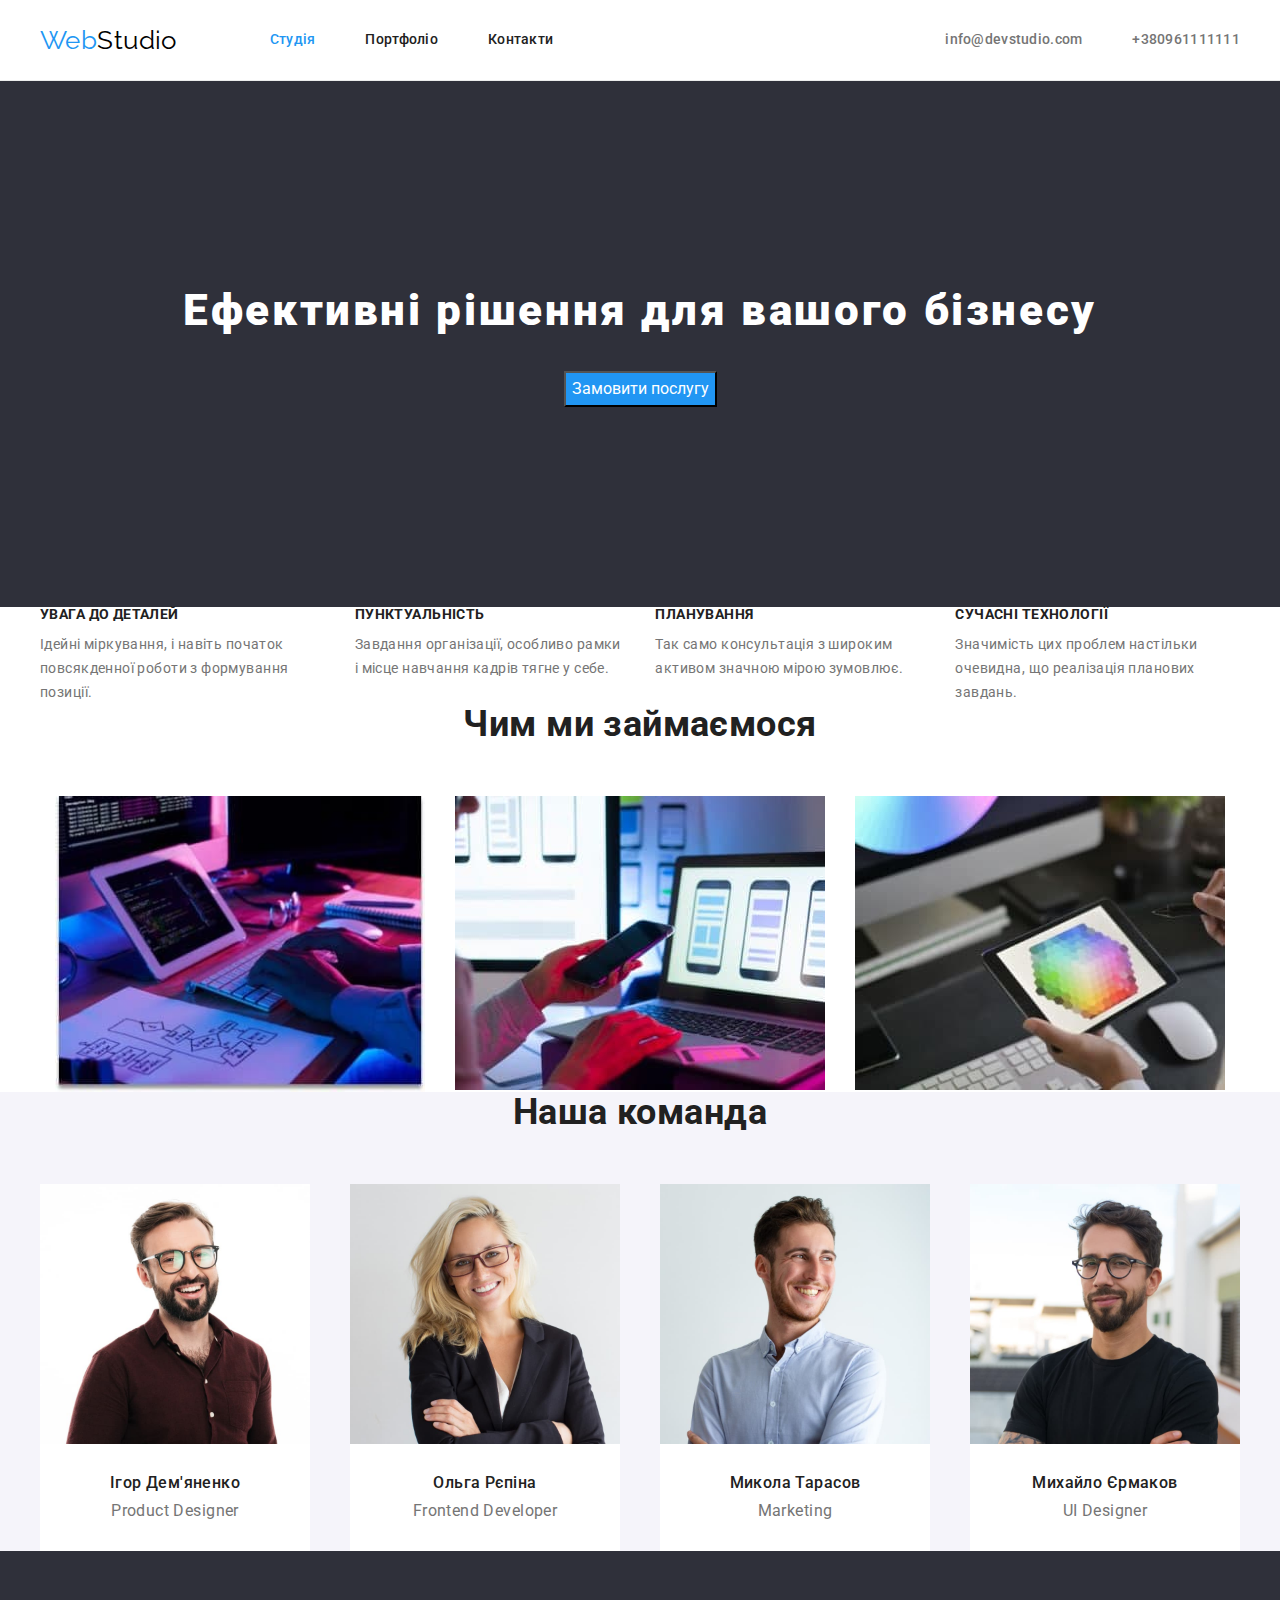
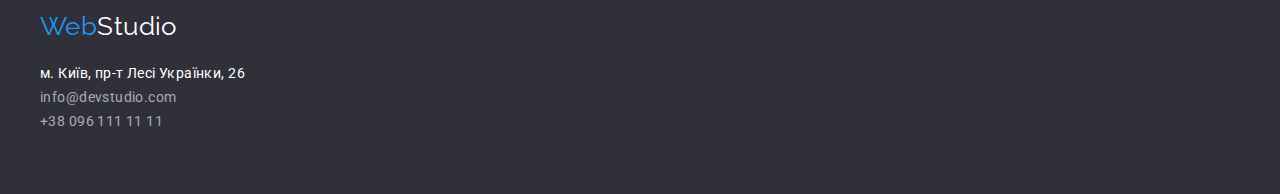
==== index.html @ 06c63518 "goit-markup-hw-03" ====
<!DOCTYPE html>
<html lang="uk">
  <head>
    <meta charset="UTF-8" />
    <meta http-equiv="X-UA-Compatible" content="IE=edge" />
    <meta name="viewport" content="width=device-width, initial-scale=1.0" />
    <title>Студія</title>
    <link rel="stylesheet" href="./css/styles.css" />
    <link rel="preconnect" href="https://fonts.googleapis.com" />
    <link rel="preconnect" href="https://fonts.gstatic.com" crossorigin />
    <link
      href="https://fonts.googleapis.com/css2?family=Raleway:wght@700&family=Roboto:wght@400;500;700;900&display=swap"
      rel="stylesheet"
    />
  </head>

  <body>
    <!-- Header -->
    <header class="header-section">
      <div class="container main-nav">
        <nav class="nav">
          <a href="index.html" class="logo"
            >Web<span class="studio">Studio</span></a
          >
          <!--Menu-->
          <ul class="list site-nav">
            <li class="point">
              <a href="index.html" class="link current">Студія</a>
            </li>
            <li class="point">
              <a href="portfolio.html" class="link">Портфоліо</a>
            </li>
            <li class="point">
              <a href="index.html" class="link">Контакти</a>
            </li>
          </ul>
        </nav>
        <ul class="contacts-nav list">
          <li class="point">
            <a href="“mailto:info@devstudio.com”" class="contacts"
              >info@devstudio.com</a
            >
          </li>
          <li class="point">
            <a href="“tel:+380961111111”" class="contacts">+380961111111</a>
          </li>
        </ul>
      </div>
    </header>
    <main>
      <section class="hero">
        <h1 class="hero-title">Ефективні рішення для вашого бізнесу</h1>
        <button type="button" class="button-second">Замовити послугу</button>
      </section>
      <section class="features">
        <h2 class="visually-hidden">Переваги</h2>
        <div class="container">
          <ul class="features-list list">
            <li class="point">
              <h3 class="title">УВАГА ДО ДЕТАЛЕЙ</h3>
              <p>
                Ідейні міркування, і навіть початок повсякденної роботи з
                формування позиції.
              </p>
            </li>
            <li class="point">
              <h3 class="title">ПУНКТУАЛЬНІСТЬ</h3>
              <p>
                Завдання організації, особливо рамки і місце навчання кадрів
                тягне у себе.
              </p>
            </li>
            <li class="point">
              <h3 class="title">ПЛАНУВАННЯ</h3>
              <p>
                Так само консультація з широким активом значною мірою зумовлює.
              </p>
            </li>
            <li class="point">
              <h3 class="title">СУЧАСНІ ТЕХНОЛОГІЇ</h3>
              <p>
                Значимість цих проблем настільки очевидна, що реалізація
                планових завдань.
              </p>
            </li>
          </ul>
        </div>
      </section>
      <section class="aboutstudio">
        <div class="container">
          <h2 class="second-title">Чим ми займаємося</h2>
          <ul class="about-list list">
            <li class="about-point">
              <img src="./images/box1.jpg" alt="box1" width="370" />
            </li>
            <li class="about-point">
              <img src="./images/box2.jpg" alt="box2" width="370" />
            </li>
            <li class="about-point">
              <img src="./images/box3.jpg" alt="box3" width="370" />
            </li>
          </ul>
        </div>
      </section>
      <section class="aboutworkers">
        <div class="container">
          <h2 class="second-title">Наша команда</h2>
          <div class="team-group">
            <ul class="team-list list">
              <li class="point">
                <img src="./images/img.jpg" alt="Ігор" width="270" />
                <div class="worker">
                  <h3 class="title">Ігор Дем'яненко</h3>
                  <p class="profession">Product Designer</p>
                </div>
              </li>
              <li class="point">
                <img src="./images/img1.jpg" alt="Ольга" width="270" />
                <div class="worker">
                  <h3 class="title">Ольга Рєпіна</h3>
                  <p class="profession">Frontend Developer</p>
                </div>
              </li>
              <li class="point">
                <img src="./images/img2.jpg" alt="Микола" width="270" />
                <div class="worker">
                  <h3 class="title">Микола Тарасов</h3>
                  <p class="profession">Marketing</p>
                </div>
              </li>
              <li class="point">
                <img src="./images/img3.jpg" alt="Михайло" width="270" />
                <div class="worker">
                  <h3 class="title">Михайло Єрмаков</h3>
                  <p class="profession">UI Designer</p>
                </div>
              </li>
            </ul>
          </div>
        </div>
      </section>
    </main>
    <footer class="footer">
      <div class="container">
        <a href="index.html" class="logo"
          >Web<span class="studio">Studio</span></a
        >
        <address>
          <ul class="contact list">
            <li class="address-footer list">
              <a
                href="https://goo.gl/maps/FLeEGHx3J3ZAgPzL9"
                target="_blank"
                rel="noopener noreferrer nofollow"
                >м. Київ, пр-т Лесі Українки, 26</a
              >
            </li>
            <li class="contacts-footer list">
              <a href="mailto:info@devstudio.com">info@devstudio.com</a>
            </li>
            <li class="contacts-footer list">
              <a href="tel:+38 096 111 11 11">+38 096 111 11 11</a>
            </li>
          </ul>
        </address>
      </div>
    </footer>
  </body>
</html>
---- css/styles.css ----
:root {
    --main-text-color: #757575;
    --title-text-color: #212121;
    --accent-color: #2196f3;
    --primary-color-white: #ffffff;
    --color-black: #000;
    --second-background-color: #f5f4fa;
    --footer-contact-color: rgba(255, 255, 255, 0.6);
  }
  
  html {
    box-sizing: border-box;
  }
  
  img {
    display: block;
    max-width: 100%;
  }
  
  body {
    background: #ffffff;
    color: var(--main-text-color);
    font-size: 14px;
    font-family: "Roboto", sans-serif;
    letter-spacing: 0.03em;
    margin: 0px;
  }
  
  .logo {
    color: var(--accent-color);
    font-family: "Raleway", sans-serif;
    font-size: 26px;
    line-height: 1.19;
    text-decoration: none;
  }
  
  .studio {
    color: var(--color-black);
  }
  
  .list {
    list-style: none;
    padding: 0;
    margin: 0;
  }
  
  .section {
    padding-top: 94px;
    padding-bottom: 94px;
  }
  
  header {
    background-color: var(--primary-color-white);
    border-bottom: 1px solid #ececec;
  }
  
  .main-nav,
  .site-nav,
  .nav,
  .contacts-nav {
    display: flex;
  }
  
  .main-nav {
    align-items: center;
  }
  
  .main-nav .logo {
    margin-right: 93px;
    margin-top: auto;
    margin-bottom: auto;
  }
  
  .site-nav .point a {
    display: block;
    padding-top: 32px;
    padding-bottom: 32px;
  }
  
  .site-nav .point + .point {
    margin-left: 50px;
  }
  
  .contacts-nav .point + .point {
    margin-left: 50px;
  }
  
  .contacts-nav {
    margin-left: auto;
  }
  
  .contacts-nav .contacts {
    display: block;
    padding-top: 32px;
    padding-bottom: 32px;
  }
  
  .site-nav .link {
    color: var(--title-text-color);
    font-weight: 500;
    line-height: 1.14;
    letter-spacing: 0.02em;
    text-decoration: none;
  }
  
  .site-nav .link:hover,
  .site-nav .link:focus {
    color: var(--accent-color);
  }
  
  .site-nav .link.current {
    color: var(--accent-color);
  }
  
  .contacts-nav .contacts {
    color: var(--main-text-color);
    font-weight: 500;
    line-height: 1.14;
    letter-spacing: 0.02em;
    text-decoration: none;
  }
  
  .contacts-nav .contacts:hover,
  .contacts-nav .contacts:focus {
    color: var(--accent-color);
  }
  
  .hero {
    padding-top: 200px;
    padding-bottom: 200px;
  }
  
  .hero {
    text-align: center;
    background: #2f303a;
  }
  
  .hero-title {
    color: var(--primary-color-white);
    font-weight: 900;
    font-size: 44px;
    line-height: 1.36;
    letter-spacing: 0.06em;
    margin-top: 0;
    margin-bottom: 30px;
  }
  
  .hero .button {
    font-family: inherit;
    font-size: 16px;
    line-height: 1.87;
    letter-spacing: 0.06em;
    cursor: pointer;
    padding: 10px 32px;
    min-width: 216px;
    border: transparent;
  }
  
  .visually-hidden {
    position: absolute;
    width: 1px;
    height: 1px;
    margin: -1px;
    border: 0;
    padding: 0;
    white-space: nowrap;
    clip-path: inset(100%);
    clip: rect(0 0 0 0);
    overflow: hidden;
  }
  
  .features {
    padding-bottom: 0;
  }
  
  .features-list {
    display: flex;
  }
  
  .features-list .point + .point {
    margin-left: 30px;
  }
  
  .features-list .title {
    color: var(--title-text-color);
    font-size: 14px;
    line-height: 1.14;
    margin-top: 0;
    margin-bottom: 10px;
    min-width: 270px;
  }
  
  .features-list p {
    line-height: 1.71;
    margin-top: 0;
    margin-bottom: 0;
  }
  
  .aboutworkers {
    background: #f5f4fa;
  }
  
  .team-list {
    display: flex;
    justify-content: space-between;
  }
  
  .team-group .team-list .point + .point {
    margin-left: 30px;
  }
  
  .team-group .worker {
    padding-top: 30px;
    padding-bottom: 30px;
    background-color: var(--primary-color-white);
  }
  
  .second-title {
    color: var(--title-text-color);
    font-size: 36px;
    line-height: 1.16;
    text-decoration: none;
    text-align: center;
    margin-top: 0;
    margin-bottom: 50px;
  }
  
  .about-list {
    display: flex;
    justify-content: center;
  }
  
  .about-point:not(:last-child) {
    margin-right: 30px;
  }
  
  .team-list .title {
    color: var(--title-text-color);
    font-weight: 500;
    font-size: 16px;
    line-height: 1.18;
    text-align: center;
    margin-top: 0;
    margin-bottom: 10px;
  }
  
  .profession {
    color: var(--main-text-color);
    font-weight: 400;
    font-size: 16px;
    line-height: 1.18;
  }
  
  .team-list p {
    font-size: 16px;
    line-height: 1.18;
    text-align: center;
    margin-top: 0;
    margin-bottom: 0;
  }
  
  .footer {
    background: #2f303a;
    padding-top: 60px;
    padding-bottom: 60px;
  }
  
  .footer .logo {
    display: inline-block;
    margin-bottom: 20px;
  }
  
  .footer .studio {
    color: var(--primary-color-white);
  }
  
  .contact.list a:hover,
  .contact.list a:focus {
    color: var(--accent-color);
  }
  
  .footer .address-footer a {
    font-style: normal;
    color: var(--primary-color-white);
    line-height: 1.71;
    text-decoration: none;
    margin-top: 0;
    margin-bottom: 9px;
  }
  
  .footer .contacts-footer a {
    font-style: normal;
    color: var(--footer-contact-color);
    line-height: 1.71;
    text-decoration: none;
    margin-top: 0;
  }
  
  .button {
    color: var(--primary-color-white);
    background-color: var(--accent-color);
    font-family: inherit;
    cursor: pointer;
    display: inline-block;
    border-radius: 4px;
    padding: 6px 22px;
    min-width: 73px;
    text-align: center;
  }
  
  .button-primary {
    color: var(--title-text-color);
    background-color: var(--second-bg-color);
    cursor: pointer;
    font-family: inherit;
    font-weight: 500;
    font-size: 16px;
    line-height: 1.62;
  }
  
  .button-second {
    font-family: inherit;
    color: var(--primary-color-white);
    background-color: var(--accent-color);
    cursor: pointer;
    font-size: 16px;
    line-height: 1.87;
  }
  
  .projects.list .point + .point {
    margin-left: 8px;
  }
  
  .projects.list .button {
    font-weight: 500;
    font-size: 16px;
    line-height: 1.62;
    padding: 6px 22px;
  }
  
  .projects.list .button-primary:hover,
  .projects.list .button-primary:focus {
    color: var(--primary-color-white);
    background-color: var(--accent-color);
    cursor: pointer;
  }
  
  .projects.list {
    display: flex;
    justify-content: center;
    margin-bottom: 50px;
  }
  
  .projects.list .button {
    border-color: transparent;
  }
  
  .applications-list {
    display: flex;
    flex-wrap: wrap;
  }
  
  .applications-list .aboutapp {
    padding-top: 20px;
    padding-right: 24px;
    padding-bottom: 20px;
    padding-left: 24px;
    border-right: 1px solid #eeeeee;
    border-bottom: 1px solid #eeeeee;
    border-left: 1px solid #eeeeee;
  }
  
  .applications-list .point:nth-last-child(-n + 3) {
    margin-bottom: 0;
  }
  
  .applications-list .point:nth-child(3n) {
    margin-right: 0;
  }
  
  .applications-list .image {
    display: block;
  }
  
  .applications-list .point {
    width: calc((100% - 60px) / 3);
    margin-right: 30px;
    margin-bottom: 30px;
  }
  
  .applications-list .second-title {
    color: var(--title-text-color);
    font-size: 18px;
    line-height: 2;
    letter-spacing: 0.06em;
    margin-top: 0px;
    margin-bottom: 4px;
  }
  
  .applications-list .third-title {
    font-weight: 400;
    color: var(--main-text-color);
    font-size: 16px;
    line-height: 1.87;
    margin-top: 0;
    margin-bottom: 0;
  }
  
  .container {
    width: 1200px;
    padding-left: 15px;
    padding-right: 15px;
    margin-left: auto;
    margin-right: auto;
  }
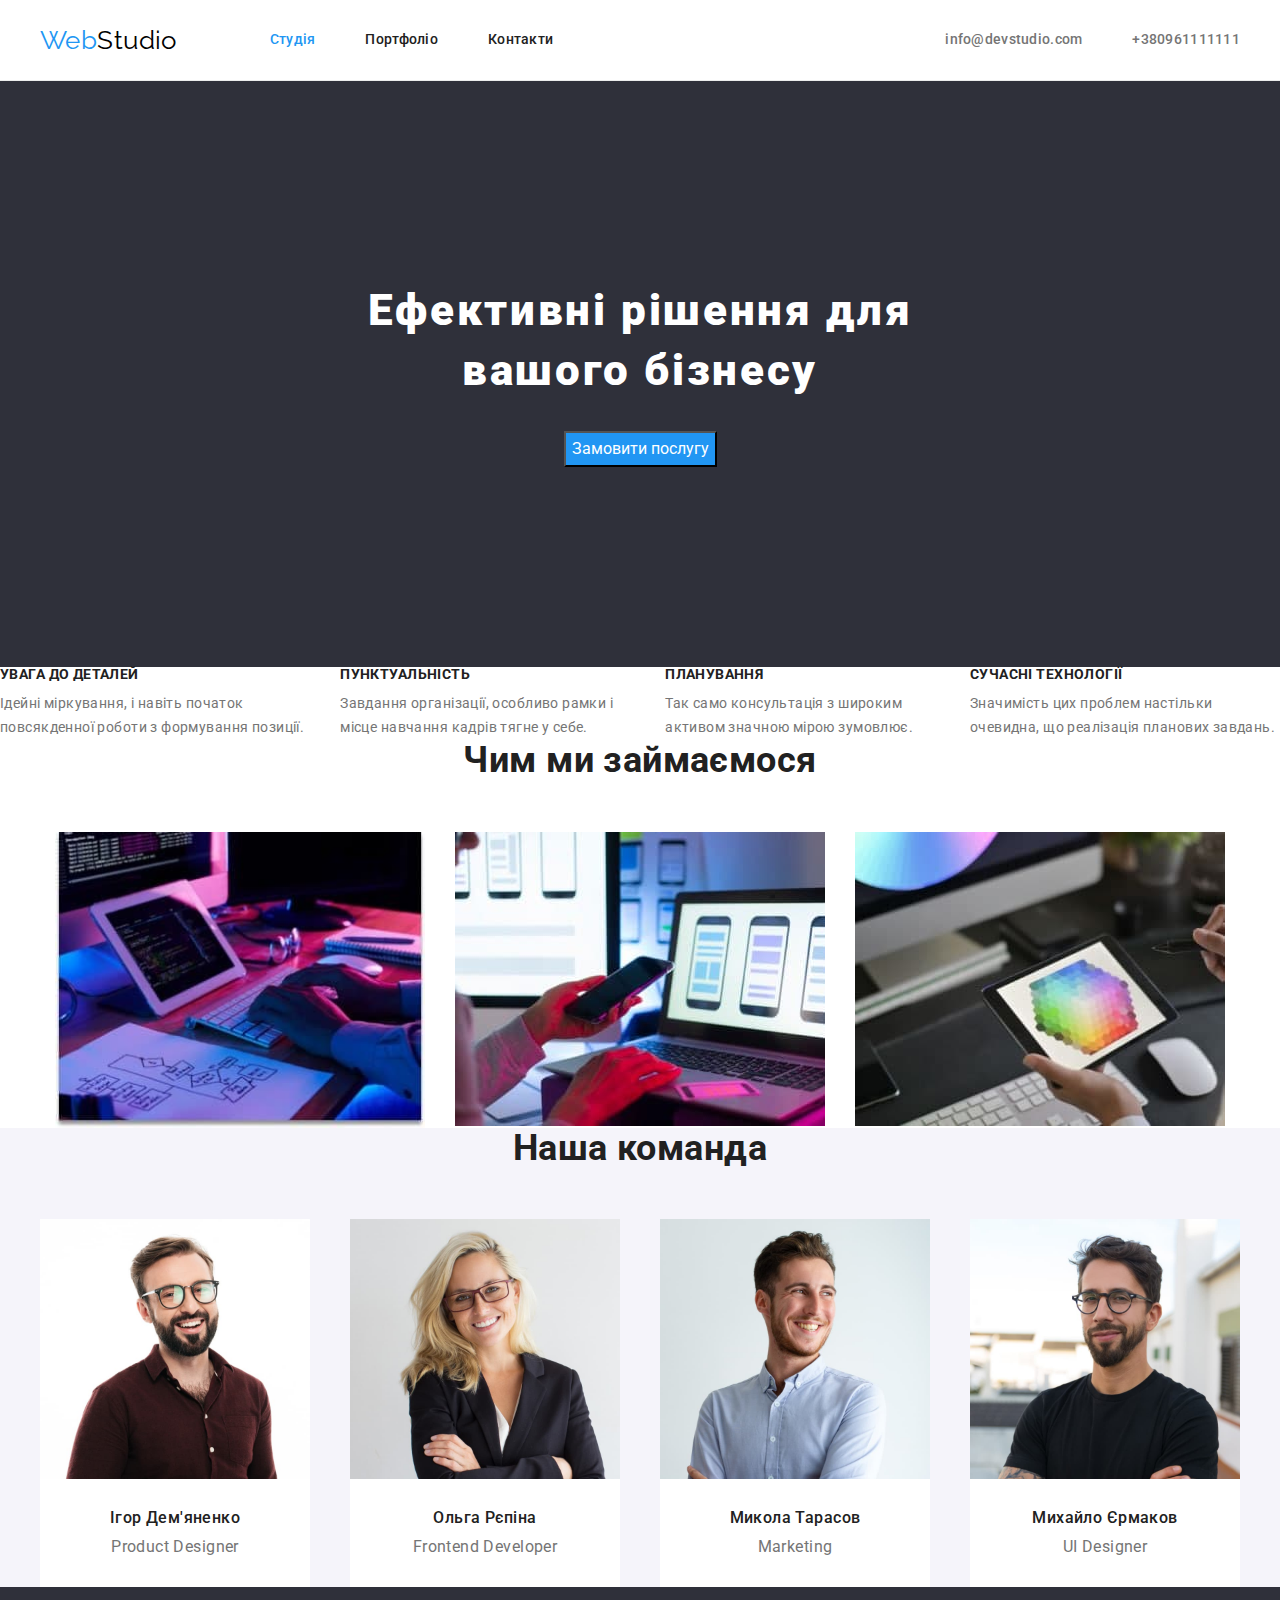
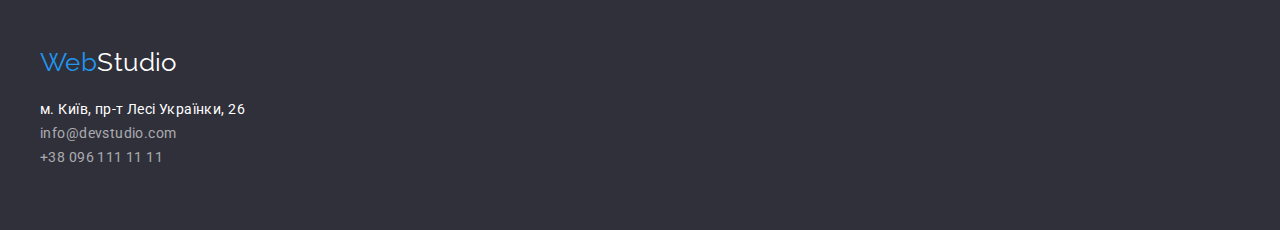
==== commit a9363401: "Update index.html" ====
--- a/index.html
+++ b/index.html
@@ -49,41 +49,46 @@
     </header>
     <main>
       <section class="hero">
-        <h1 class="hero-title">Ефективні рішення для вашого бізнесу</h1>
-        <button type="button" class="button-second">Замовити послугу</button>
+        <div>
+          <h1 class="hero-title">
+            Ефективні рішення для<br />
+            вашого бізнесу
+          </h1>
+          <button type="button" class="button-second">Замовити послугу</button>
+        </div>
       </section>
       <section class="features">
-        <h2 class="visually-hidden">Переваги</h2>
-        <div class="container">
-          <ul class="features-list list">
-            <li class="point">
-              <h3 class="title">УВАГА ДО ДЕТАЛЕЙ</h3>
-              <p>
-                Ідейні міркування, і навіть початок повсякденної роботи з
-                формування позиції.
-              </p>
-            </li>
-            <li class="point">
-              <h3 class="title">ПУНКТУАЛЬНІСТЬ</h3>
-              <p>
-                Завдання організації, особливо рамки і місце навчання кадрів
-                тягне у себе.
-              </p>
-            </li>
-            <li class="point">
-              <h3 class="title">ПЛАНУВАННЯ</h3>
-              <p>
-                Так само консультація з широким активом значною мірою зумовлює.
-              </p>
-            </li>
-            <li class="point">
-              <h3 class="title">СУЧАСНІ ТЕХНОЛОГІЇ</h3>
-              <p>
-                Значимість цих проблем настільки очевидна, що реалізація
-                планових завдань.
-              </p>
-            </li>
-          </ul>
+        <div class="container"></div>
+          <h2 class="visually-hidden">Переваги</h2>
+            <ul class="features-list list">
+              <li class="point">
+                <h3 class="title">УВАГА ДО ДЕТАЛЕЙ</h3>
+                <p>
+                  Ідейні міркування, і навіть початок повсякденної роботи з
+                  формування позиції.
+                </p>
+              </li>
+              <li class="point">
+                <h3 class="title">ПУНКТУАЛЬНІСТЬ</h3>
+                <p>
+                  Завдання організації, особливо рамки і місце навчання кадрів
+                  тягне у себе.
+                </p>
+              </li>
+              <li class="point">
+                <h3 class="title">ПЛАНУВАННЯ</h3>
+                <p>
+                  Так само консультація з широким активом значною мірою зумовлює.
+                </p>
+              </li>
+              <li class="point">
+                <h3 class="title">СУЧАСНІ ТЕХНОЛОГІЇ</h3>
+                <p>
+                  Значимість цих проблем настільки очевидна, що реалізація
+                  планових завдань.
+                </p>
+              </li>
+            </ul>
         </div>
       </section>
       <section class="aboutstudio">
@@ -107,29 +112,29 @@
           <h2 class="second-title">Наша команда</h2>
           <div class="team-group">
             <ul class="team-list list">
-              <li class="point">
-                <img src="./images/img.jpg" alt="Ігор" width="270" />
+              <li class="point-worker">
+                <img class="worker-image" src="./images/img.jpg" alt="Ігор" width="270" />
                 <div class="worker">
                   <h3 class="title">Ігор Дем'яненко</h3>
                   <p class="profession">Product Designer</p>
                 </div>
               </li>
-              <li class="point">
-                <img src="./images/img1.jpg" alt="Ольга" width="270" />
+              <li class="point-worker">
+                <img class="worker-image" src="./images/img1.jpg" alt="Ольга" width="270" />
                 <div class="worker">
                   <h3 class="title">Ольга Рєпіна</h3>
                   <p class="profession">Frontend Developer</p>
                 </div>
               </li>
-              <li class="point">
-                <img src="./images/img2.jpg" alt="Микола" width="270" />
+              <li class="point-worker">
+                <img class="worker-image" src="./images/img2.jpg" alt="Микола" width="270" />
                 <div class="worker">
                   <h3 class="title">Микола Тарасов</h3>
                   <p class="profession">Marketing</p>
                 </div>
               </li>
-              <li class="point">
-                <img src="./images/img3.jpg" alt="Михайло" width="270" />
+              <li class="point-worker">
+                <img class="worker-image" src="./images/img3.jpg" alt="Михайло" width="270" />
                 <div class="worker">
                   <h3 class="title">Михайло Єрмаков</h3>
                   <p class="profession">UI Designer</p>
@@ -167,5 +172,3 @@
     </footer>
   </body>
 </html>
-
-
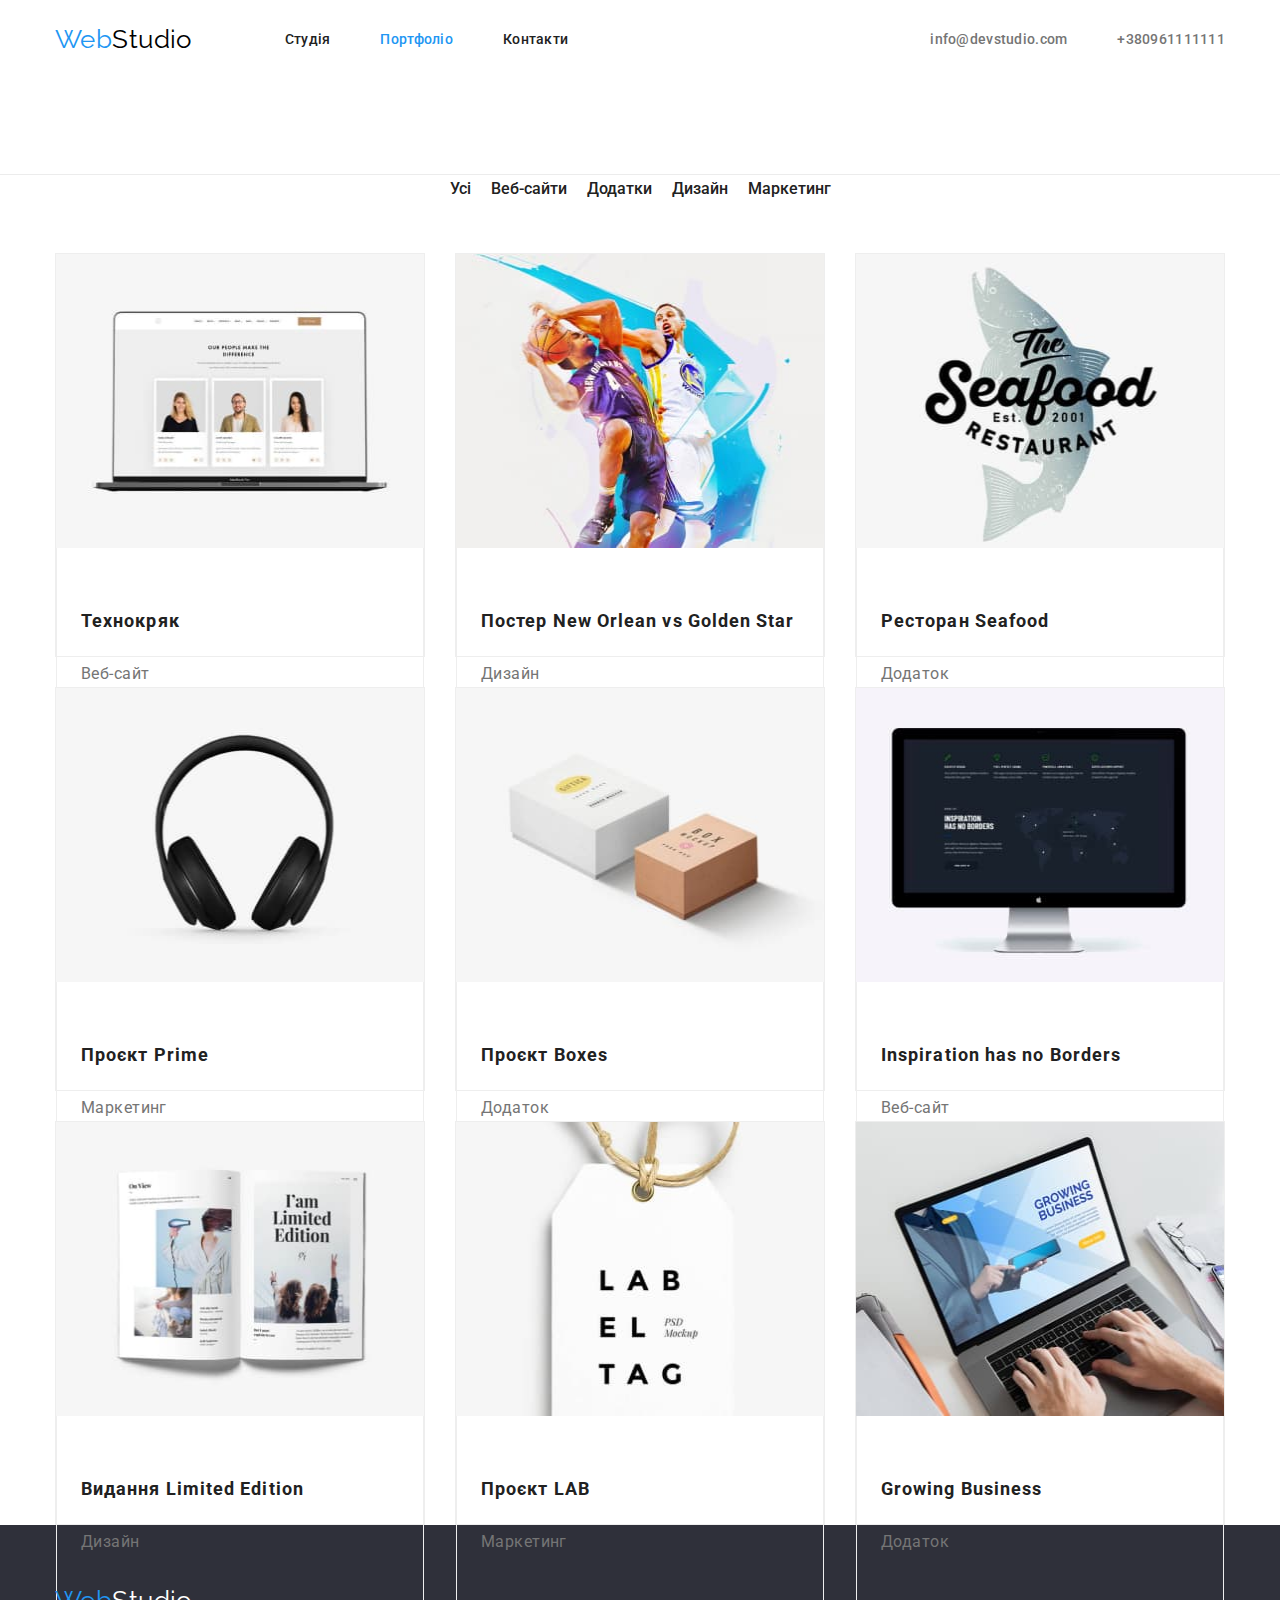
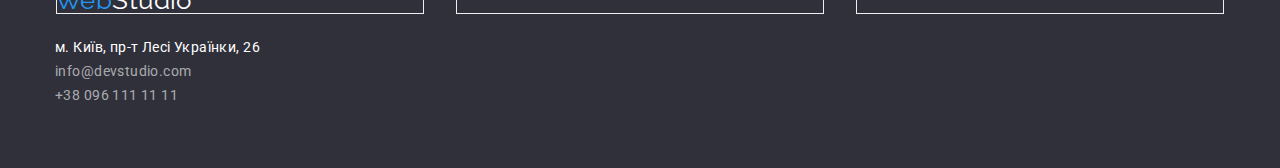
==== commit c9210a52: "Update index.html" ====
--- a/index.html
+++ b/index.html
@@ -1,19 +1,22 @@
 <!DOCTYPE html>
-<html lang="uk">
+<html lang="en">
   <head>
     <meta charset="UTF-8" />
     <meta http-equiv="X-UA-Compatible" content="IE=edge" />
     <meta name="viewport" content="width=device-width, initial-scale=1.0" />
-    <title>Студія</title>
-    <link rel="stylesheet" href="./css/styles.css" />
+    <title>Портфоліо</title>
     <link rel="preconnect" href="https://fonts.googleapis.com" />
     <link rel="preconnect" href="https://fonts.gstatic.com" crossorigin />
     <link
       href="https://fonts.googleapis.com/css2?family=Raleway:wght@700&family=Roboto:wght@400;500;700;900&display=swap"
       rel="stylesheet"
     />
+    <link
+      rel="stylesheet"
+      href="https://cdnjs.cloudflare.com/ajax/libs/modern-normalize/1.1.0/modern-normalize.min.css"
+    />
+    <link rel="stylesheet" href="./css/styles.css" />
   </head>
-
   <body>
     <!-- Header -->
     <header class="header-section">
@@ -25,10 +28,10 @@
           <!--Menu-->
           <ul class="list site-nav">
             <li class="point">
-              <a href="index.html" class="link current">Студія</a>
-            </li>
-            <li class="point">
-              <a href="portfolio.html" class="link">Портфоліо</a>
+              <a href="index.html" class="link">Студія</a>
+            </li>
+            <li class="point">
+              <a href="portfolio.html" class="link current">Портфоліо</a>
             </li>
             <li class="point">
               <a href="index.html" class="link">Контакти</a>
@@ -48,100 +51,163 @@
       </div>
     </header>
     <main>
-      <section class="hero">
-        <div>
-          <h1 class="hero-title">
-            Ефективні рішення для<br />
-            вашого бізнесу
-          </h1>
-          <button type="button" class="button-second">Замовити послугу</button>
-        </div>
-      </section>
-      <section class="features">
-        <div class="container"></div>
-          <h2 class="visually-hidden">Переваги</h2>
-            <ul class="features-list list">
-              <li class="point">
-                <h3 class="title">УВАГА ДО ДЕТАЛЕЙ</h3>
-                <p>
-                  Ідейні міркування, і навіть початок повсякденної роботи з
-                  формування позиції.
-                </p>
-              </li>
-              <li class="point">
-                <h3 class="title">ПУНКТУАЛЬНІСТЬ</h3>
-                <p>
-                  Завдання організації, особливо рамки і місце навчання кадрів
-                  тягне у себе.
-                </p>
-              </li>
-              <li class="point">
-                <h3 class="title">ПЛАНУВАННЯ</h3>
-                <p>
-                  Так само консультація з широким активом значною мірою зумовлює.
-                </p>
-              </li>
-              <li class="point">
-                <h3 class="title">СУЧАСНІ ТЕХНОЛОГІЇ</h3>
-                <p>
-                  Значимість цих проблем настільки очевидна, що реалізація
-                  планових завдань.
-                </p>
-              </li>
-            </ul>
-        </div>
-      </section>
-      <section class="aboutstudio">
+      <section class="applications">
         <div class="container">
-          <h2 class="second-title">Чим ми займаємося</h2>
-          <ul class="about-list list">
-            <li class="about-point">
-              <img src="./images/box1.jpg" alt="box1" width="370" />
-            </li>
-            <li class="about-point">
-              <img src="./images/box2.jpg" alt="box2" width="370" />
-            </li>
-            <li class="about-point">
-              <img src="./images/box3.jpg" alt="box3" width="370" />
-            </li>
-          </ul>
-        </div>
-      </section>
-      <section class="aboutworkers">
-        <div class="container">
-          <h2 class="second-title">Наша команда</h2>
-          <div class="team-group">
-            <ul class="team-list list">
-              <li class="point-worker">
-                <img class="worker-image" src="./images/img.jpg" alt="Ігор" width="270" />
-                <div class="worker">
-                  <h3 class="title">Ігор Дем'яненко</h3>
-                  <p class="profession">Product Designer</p>
-                </div>
-              </li>
-              <li class="point-worker">
-                <img class="worker-image" src="./images/img1.jpg" alt="Ольга" width="270" />
-                <div class="worker">
-                  <h3 class="title">Ольга Рєпіна</h3>
-                  <p class="profession">Frontend Developer</p>
-                </div>
-              </li>
-              <li class="point-worker">
-                <img class="worker-image" src="./images/img2.jpg" alt="Микола" width="270" />
-                <div class="worker">
-                  <h3 class="title">Микола Тарасов</h3>
-                  <p class="profession">Marketing</p>
-                </div>
-              </li>
-              <li class="point-worker">
-                <img class="worker-image" src="./images/img3.jpg" alt="Михайло" width="270" />
-                <div class="worker">
-                  <h3 class="title">Михайло Єрмаков</h3>
-                  <p class="profession">UI Designer</p>
-                </div>
-              </li>
-            </ul>
-          </div>
+          <h1 class="visually-hidden">Додатки</h1>
+          <ul class="projects list">
+            <li class="point">
+              <button type="button" class="button-primary">Усі</button>
+            </li>
+            <li class="point">
+              <button type="button" class="button-primary">Веб-сайти</button>
+            </li>
+            <li class="point">
+              <button type="button" class="button-primary">Додатки</button>
+            </li>
+            <li class="point">
+              <button type="button" class="button-primary">Дизайн</button>
+            </li>
+            <li class="point">
+              <button type="button" class="button-primary">Маркетинг</button>
+            </li>
+          </ul>
+          <ul class="applications-list list">
+            <li class="point">
+              <a href="#">
+                <img
+                  class="image"
+                  src="images/image1.jpg"
+                  alt="img1"
+                  width="370"
+                  height="294"
+                />
+                <div class="aboutapp">
+                  <h2 class="second-title">Технокряк</h2>
+                  <p class="third-title">Веб-сайт</p>
+                </div>
+              </a>
+            </li>
+            <li class="point">
+              <a href="#">
+                <img
+                  class="image"
+                  src="./images/image2.jpg"
+                  alt="img2"
+                  width="370"
+                  height="294"
+                />
+                <div class="aboutapp">
+                  <h2 class="second-title">Постер New Orlean vs Golden Star</h2>
+                  <p class="third-title">Дизайн</p>
+                </div>
+              </a>
+            </li>
+            <li class="point">
+              <a href="#">
+                <img
+                  class="image"
+                  src="./images/image3.jpg"
+                  alt="img3"
+                  width="370"
+                  height="294"
+                />
+                <div class="aboutapp">
+                  <h2 class="second-title">Ресторан Seafood</h2>
+                  <p class="third-title">Додаток</p>
+                </div>
+              </a>
+            </li>
+            <li class="point">
+              <a href="#">
+                <img
+                  class="image"
+                  src="./images/image4.jpg"
+                  alt="img4"
+                  width="370"
+                  height="294"
+                />
+                <div class="aboutapp">
+                  <h2 class="second-title">Проєкт Prime</h2>
+                  <p class="third-title">Маркетинг</p>
+                </div>
+              </a>
+            </li>
+            <li class="point">
+              <a href="#">
+                <img
+                  class="image"
+                  src="./images/image5.jpg"
+                  alt="img5"
+                  width="370"
+                  height="294"
+                />
+                <div class="aboutapp">
+                  <h2 class="second-title">Проєкт Boxes</h2>
+                  <p class="third-title">Додаток</p>
+                </div>
+              </a>
+            </li>
+            <li class="point">
+              <a href="#">
+                <img
+                  class="image"
+                  src="./images/image6.jpg"
+                  alt="img6"
+                  width="370"
+                  height="294"
+                />
+                <div class="aboutapp">
+                  <h2 class="second-title">Inspiration has no Borders</h2>
+                  <p class="third-title">Веб-сайт</p>
+                </div>
+              </a>
+            </li>
+            <li class="point">
+              <a href="#">
+                <img
+                  class="image"
+                  src="./images/image7.jpg"
+                  alt="img7"
+                  width="370"
+                  height="294"
+                />
+                <div class="aboutapp">
+                  <h2 class="second-title">Видання Limited Edition</h2>
+                  <p class="third-title">Дизайн</p>
+                </div>
+              </a>
+            </li>
+            <li class="point">
+              <a href="#">
+                <img
+                  class="image"
+                  src="./images/image8.jpg"
+                  alt="img8"
+                  width="370"
+                  height="294"
+                />
+                <div class="aboutapp">
+                  <h2 class="second-title">Проєкт LAB</h2>
+                  <p class="third-title">Маркетинг</p>
+                </div>
+              </a>
+            </li>
+            <li class="point">
+              <a href="#">
+                <img
+                  class="image"
+                  src="./images/image9.jpg"
+                  alt="img9"
+                  width="370"
+                  height="294"
+                />
+                <div class="aboutapp">
+                  <h2 class="second-title">Growing Business</h2>
+                  <p class="third-title">Додаток</p>
+                </div>
+              </a>
+            </li>
+          </ul>
         </div>
       </section>
     </main>
--- a/css/styles.css
+++ b/css/styles.css
@@ -1,418 +1,466 @@
 :root {
-    --main-text-color: #757575;
-    --title-text-color: #212121;
-    --accent-color: #2196f3;
-    --primary-color-white: #ffffff;
-    --color-black: #000;
-    --second-background-color: #f5f4fa;
-    --footer-contact-color: rgba(255, 255, 255, 0.6);
-  }
-  
-  html {
-    box-sizing: border-box;
-  }
-  
-  img {
-    display: block;
-    max-width: 100%;
-  }
-  
-  body {
-    background: #ffffff;
-    color: var(--main-text-color);
-    font-size: 14px;
-    font-family: "Roboto", sans-serif;
-    letter-spacing: 0.03em;
-    margin: 0px;
-  }
-  
-  .logo {
-    color: var(--accent-color);
-    font-family: "Raleway", sans-serif;
-    font-size: 26px;
-    line-height: 1.19;
-    text-decoration: none;
-  }
-  
-  .studio {
-    color: var(--color-black);
-  }
-  
-  .list {
-    list-style: none;
-    padding: 0;
-    margin: 0;
-  }
-  
-  .section {
-    padding-top: 94px;
-    padding-bottom: 94px;
-  }
-  
-  header {
-    background-color: var(--primary-color-white);
-    border-bottom: 1px solid #ececec;
-  }
-  
-  .main-nav,
-  .site-nav,
-  .nav,
-  .contacts-nav {
-    display: flex;
-  }
-  
-  .main-nav {
-    align-items: center;
-  }
-  
-  .main-nav .logo {
-    margin-right: 93px;
-    margin-top: auto;
-    margin-bottom: auto;
-  }
-  
-  .site-nav .point a {
-    display: block;
-    padding-top: 32px;
-    padding-bottom: 32px;
-  }
-  
-  .site-nav .point + .point {
-    margin-left: 50px;
-  }
-  
-  .contacts-nav .point + .point {
-    margin-left: 50px;
-  }
-  
-  .contacts-nav {
-    margin-left: auto;
-  }
-  
-  .contacts-nav .contacts {
-    display: block;
-    padding-top: 32px;
-    padding-bottom: 32px;
-  }
-  
-  .site-nav .link {
-    color: var(--title-text-color);
-    font-weight: 500;
-    line-height: 1.14;
-    letter-spacing: 0.02em;
-    text-decoration: none;
-  }
-  
-  .site-nav .link:hover,
-  .site-nav .link:focus {
-    color: var(--accent-color);
-  }
-  
-  .site-nav .link.current {
-    color: var(--accent-color);
-  }
-  
-  .contacts-nav .contacts {
-    color: var(--main-text-color);
-    font-weight: 500;
-    line-height: 1.14;
-    letter-spacing: 0.02em;
-    text-decoration: none;
-  }
-  
-  .contacts-nav .contacts:hover,
-  .contacts-nav .contacts:focus {
-    color: var(--accent-color);
-  }
-  
-  .hero {
-    padding-top: 200px;
-    padding-bottom: 200px;
-  }
-  
-  .hero {
-    text-align: center;
-    background: #2f303a;
-  }
-  
-  .hero-title {
-    color: var(--primary-color-white);
-    font-weight: 900;
-    font-size: 44px;
-    line-height: 1.36;
-    letter-spacing: 0.06em;
-    margin-top: 0;
-    margin-bottom: 30px;
-  }
-  
-  .hero .button {
-    font-family: inherit;
-    font-size: 16px;
-    line-height: 1.87;
-    letter-spacing: 0.06em;
-    cursor: pointer;
-    padding: 10px 32px;
-    min-width: 216px;
-    border: transparent;
-  }
-  
-  .visually-hidden {
-    position: absolute;
-    width: 1px;
-    height: 1px;
-    margin: -1px;
-    border: 0;
-    padding: 0;
-    white-space: nowrap;
-    clip-path: inset(100%);
-    clip: rect(0 0 0 0);
-    overflow: hidden;
-  }
-  
-  .features {
-    padding-bottom: 0;
-  }
-  
-  .features-list {
-    display: flex;
-  }
-  
-  .features-list .point + .point {
-    margin-left: 30px;
-  }
-  
-  .features-list .title {
-    color: var(--title-text-color);
-    font-size: 14px;
-    line-height: 1.14;
-    margin-top: 0;
-    margin-bottom: 10px;
-    min-width: 270px;
-  }
-  
-  .features-list p {
-    line-height: 1.71;
-    margin-top: 0;
-    margin-bottom: 0;
-  }
-  
-  .aboutworkers {
-    background: #f5f4fa;
-  }
-  
-  .team-list {
-    display: flex;
-    justify-content: space-between;
-  }
-  
-  .team-group .team-list .point + .point {
-    margin-left: 30px;
-  }
-  
-  .team-group .worker {
-    padding-top: 30px;
-    padding-bottom: 30px;
-    background-color: var(--primary-color-white);
-  }
-  
-  .second-title {
-    color: var(--title-text-color);
-    font-size: 36px;
-    line-height: 1.16;
-    text-decoration: none;
-    text-align: center;
-    margin-top: 0;
-    margin-bottom: 50px;
-  }
-  
-  .about-list {
-    display: flex;
-    justify-content: center;
-  }
-  
-  .about-point:not(:last-child) {
-    margin-right: 30px;
-  }
-  
-  .team-list .title {
-    color: var(--title-text-color);
-    font-weight: 500;
-    font-size: 16px;
-    line-height: 1.18;
-    text-align: center;
-    margin-top: 0;
-    margin-bottom: 10px;
-  }
-  
-  .profession {
-    color: var(--main-text-color);
-    font-weight: 400;
-    font-size: 16px;
-    line-height: 1.18;
-  }
-  
-  .team-list p {
-    font-size: 16px;
-    line-height: 1.18;
-    text-align: center;
-    margin-top: 0;
-    margin-bottom: 0;
-  }
-  
-  .footer {
-    background: #2f303a;
-    padding-top: 60px;
-    padding-bottom: 60px;
-  }
-  
-  .footer .logo {
-    display: inline-block;
-    margin-bottom: 20px;
-  }
-  
-  .footer .studio {
-    color: var(--primary-color-white);
-  }
-  
-  .contact.list a:hover,
-  .contact.list a:focus {
-    color: var(--accent-color);
-  }
-  
-  .footer .address-footer a {
-    font-style: normal;
-    color: var(--primary-color-white);
-    line-height: 1.71;
-    text-decoration: none;
-    margin-top: 0;
-    margin-bottom: 9px;
-  }
-  
-  .footer .contacts-footer a {
-    font-style: normal;
-    color: var(--footer-contact-color);
-    line-height: 1.71;
-    text-decoration: none;
-    margin-top: 0;
-  }
-  
-  .button {
-    color: var(--primary-color-white);
-    background-color: var(--accent-color);
-    font-family: inherit;
-    cursor: pointer;
-    display: inline-block;
-    border-radius: 4px;
-    padding: 6px 22px;
-    min-width: 73px;
-    text-align: center;
-  }
-  
-  .button-primary {
-    color: var(--title-text-color);
-    background-color: var(--second-bg-color);
-    cursor: pointer;
-    font-family: inherit;
-    font-weight: 500;
-    font-size: 16px;
-    line-height: 1.62;
-  }
-  
-  .button-second {
-    font-family: inherit;
-    color: var(--primary-color-white);
-    background-color: var(--accent-color);
-    cursor: pointer;
-    font-size: 16px;
-    line-height: 1.87;
-  }
-  
-  .projects.list .point + .point {
-    margin-left: 8px;
-  }
-  
-  .projects.list .button {
-    font-weight: 500;
-    font-size: 16px;
-    line-height: 1.62;
-    padding: 6px 22px;
-  }
-  
-  .projects.list .button-primary:hover,
-  .projects.list .button-primary:focus {
-    color: var(--primary-color-white);
-    background-color: var(--accent-color);
-    cursor: pointer;
-  }
-  
-  .projects.list {
-    display: flex;
-    justify-content: center;
-    margin-bottom: 50px;
-  }
-  
-  .projects.list .button {
-    border-color: transparent;
-  }
-  
-  .applications-list {
-    display: flex;
-    flex-wrap: wrap;
-  }
-  
-  .applications-list .aboutapp {
-    padding-top: 20px;
-    padding-right: 24px;
-    padding-bottom: 20px;
-    padding-left: 24px;
-    border-right: 1px solid #eeeeee;
-    border-bottom: 1px solid #eeeeee;
-    border-left: 1px solid #eeeeee;
-  }
-  
-  .applications-list .point:nth-last-child(-n + 3) {
-    margin-bottom: 0;
-  }
-  
-  .applications-list .point:nth-child(3n) {
-    margin-right: 0;
-  }
-  
-  .applications-list .image {
-    display: block;
-  }
-  
-  .applications-list .point {
-    width: calc((100% - 60px) / 3);
-    margin-right: 30px;
-    margin-bottom: 30px;
-  }
-  
-  .applications-list .second-title {
-    color: var(--title-text-color);
-    font-size: 18px;
-    line-height: 2;
-    letter-spacing: 0.06em;
-    margin-top: 0px;
-    margin-bottom: 4px;
-  }
-  
-  .applications-list .third-title {
-    font-weight: 400;
-    color: var(--main-text-color);
-    font-size: 16px;
-    line-height: 1.87;
-    margin-top: 0;
-    margin-bottom: 0;
-  }
-  
-  .container {
-    width: 1200px;
-    padding-left: 15px;
-    padding-right: 15px;
-    margin-left: auto;
-    margin-right: auto;
-  }
-  
-  
-  +  --main-text-color: #757575;
+  --title-text-color: #212121;
+  --accent-color: #2196f3;
+  --primary-color-white: #ffffff;
+  --color-black: #000;
+  --second-background-color: #f5f4fa;
+  --footer-contact-color: rgba(255, 255, 255, 0.6);
+  --first-background-color: #188ce8;
+}
+
+html {
+  box-sizing: border-box;
+}
+
+img {
+  display: block;
+  max-width: 100%;
+}
+
+body {
+  background: #ffffff;
+  color: var(--main-text-color);
+  font-size: 14px;
+  font-family: "Roboto", sans-serif;
+  letter-spacing: 0.03em;
+  margin: 0px;
+}
+
+.logo {
+  color: var(--accent-color);
+  font-family: "Raleway", sans-serif;
+  font-size: 26px;
+  line-height: 1.19;
+  text-decoration: none;
+}
+
+.studio {
+  color: var(--color-black);
+}
+
+.list {
+  list-style: none;
+  padding: 0;
+  margin: 0;
+}
+
+.section {
+  padding-top: 94px;
+  padding-bottom: 94px;
+}
+
+header {
+  background-color: var(--primary-color-white);
+  border-bottom: 1px solid #ececec;
+}
+
+.main-nav,
+.site-nav,
+.nav,
+.contacts-nav {
+  display: flex;
+}
+
+.main-nav {
+  align-items: center;
+  padding-bottom: 94px;
+}
+
+.main-nav .logo {
+  margin-right: 93px;
+  padding-top: 24px;
+  padding-bottom: 25px;
+}
+
+.site-nav .point a {
+  display: block;
+  padding-top: 32px;
+  padding-bottom: 32px;
+}
+
+.site-nav .point + .point {
+  margin-left: 50px;
+}
+
+.contacts-nav .point + .point {
+  margin-left: 50px;
+}
+
+.contacts-nav {
+  margin-left: auto;
+}
+
+.contacts-nav .contacts {
+  display: block;
+  padding-top: 32px;
+  padding-bottom: 32px;
+}
+
+.site-nav .link {
+  color: var(--title-text-color);
+  font-weight: 500;
+  line-height: 1.14;
+  letter-spacing: 0.02em;
+  text-decoration: none;
+}
+
+.site-nav .link:hover,
+.site-nav .link:focus {
+  color: var(--accent-color);
+}
+
+.site-nav .link.current {
+  color: var(--accent-color);
+}
+
+.contacts-nav .contacts {
+  color: var(--main-text-color);
+  font-weight: 500;
+  line-height: 1.14;
+  letter-spacing: 0.02em;
+  text-decoration: none;
+}
+
+.contacts-nav .contacts:hover,
+.contacts-nav .contacts:focus {
+  color: var(--accent-color);
+}
+
+.hero {
+  padding-top: 200px;
+  padding-bottom: 200px;
+}
+
+.hero {
+  text-align: center;
+  background: #2f303a;
+}
+
+.hero-title {
+  font-family: "Roboto", sans-serif;
+  color: var(--primary-color-white);
+  font-weight: 900;
+  font-size: 44px;
+  line-height: 1.36;
+  letter-spacing: 0.06em;
+  margin-top: 0;
+  margin-bottom: 30px;
+}
+
+.hero .button {
+  font-family: inherit;
+  font-size: 16px;
+  line-height: 1.87;
+  letter-spacing: 0.06em;
+  cursor: pointer;
+  padding: 10px 32px;
+  min-width: 216px;
+  border: transparent;
+}
+
+.visually-hidden {
+  position: absolute;
+  width: 1px;
+  height: 1px;
+  margin: -1px;
+  border: 0;
+  padding: 0;
+  white-space: nowrap;
+  clip-path: inset(100%);
+  clip: rect(0 0 0 0);
+  overflow: hidden;
+}
+
+.features {
+  padding-top: 94px;
+  padding-left: 94px;
+  padding-right: 94px;
+}
+
+.features-list {
+  display: flex;
+}
+
+.features-list .point + .point {
+  margin-left: 30px;
+}
+
+.features-list .title {
+  color: var(--title-text-color);
+  font-size: 14px;
+  line-height: 1.14;
+  margin-top: 0;
+  margin-bottom: 10px;
+  min-width: 270px;
+}
+
+.features-list p {
+  line-height: 1.71;
+  margin-top: 0;
+  margin-bottom: 0;
+}
+
+.aboutworkers {
+  background: #f5f4fa;
+}
+
+.team-list {
+  display: flex;
+  justify-content: space-between;
+}
+
+.team-group .team-list .point + .point {
+  margin-left: 30px;
+}
+
+.team-group .worker {
+  padding-top: 30px;
+  padding-bottom: 30px;
+  background-color: var(--primary-color-white);
+}
+
+.second-title {
+  color: var(--title-text-color);
+  font-size: 36px;
+  line-height: 1.16;
+  text-decoration: none;
+  text-align: center;
+  padding-top: 94px;
+  padding-bottom: 50px;
+}
+
+.about-list {
+  display: flex;
+  justify-content: center;
+}
+
+.about-point:not(:last-child) {
+  margin-right: 30px;
+}
+
+.point-worker {
+  border: 1px solid #eeeeee;
+  border-top: none;
+  box-shadow: 0px 1px 3px rgba(0, 0, 0, 0.12), 0px 1px 1px rgba(0, 0, 0, 0.14),
+    0px 2px 1px rgba(0, 0, 0, 0.2);
+  border-radius: 0px 0px 4px 4px;
+}
+
+.team-list {
+  padding-bottom: 94px;
+}
+
+.team-list .title {
+  color: var(--title-text-color);
+  font-weight: 500;
+  font-size: 16px;
+  line-height: 1.18;
+  text-align: center;
+  margin-top: 0;
+  margin-bottom: 10px;
+}
+
+.profession {
+  color: var(--main-text-color);
+  font-weight: 400;
+  font-size: 16px;
+  line-height: 1.18;
+}
+
+.team-list p {
+  font-size: 16px;
+  line-height: 1.18;
+  text-align: center;
+  margin-top: 0;
+  margin-bottom: 0;
+}
+
+.footer {
+  background: #2f303a;
+  padding-top: 60px;
+  padding-bottom: 60px;
+}
+
+.footer .logo {
+  display: inline-block;
+  margin-bottom: 20px;
+}
+
+.footer .studio {
+  color: var(--primary-color-white);
+}
+
+.contact.list a:hover,
+.contact.list a:focus {
+  color: var(--accent-color);
+}
+
+.footer .address-footer a {
+  font-style: normal;
+  color: var(--primary-color-white);
+  line-height: 1.71;
+  text-decoration: none;
+  margin-top: 0;
+  margin-bottom: 9px;
+}
+
+.footer .contacts-footer a {
+  font-style: normal;
+  color: var(--footer-contact-color);
+  line-height: 1.71;
+  text-decoration: none;
+  margin-top: 0;
+  margin-bottom: 9px;
+}
+
+.button {
+  color: var(--primary-color-white);
+  background-color: var(--accent-color);
+  font-family: inherit;
+  cursor: pointer;
+  display: inline-block;
+  border-radius: 4px;
+  padding: 6px 22px;
+  min-width: 73px;
+  text-align: center;
+}
+
+.button-primary {
+  color: var(--title-text-color);
+  background-color: var(--second-bg-color);
+  cursor: pointer;
+  font-family: inherit;
+  font-weight: 500;
+  font-size: 16px;
+  line-height: 1.62;
+  border: 0;
+  border-color: none;
+  border-radius: 4px;
+}
+
+.button-second {
+  font-family: inherit;
+  color: var(--primary-color-white);
+  background-color: var(--accent-color);
+  cursor: pointer;
+  font-size: 16px;
+  line-height: 1.87;
+  font-weight: 700;
+  min-width: 216px;
+  height: 50px;
+
+  border: 1px transparent;
+  justify-content: center;
+  border-radius: 4px;
+}
+
+.hero .button-second:hover,
+.hero .button-second:focus {
+  background-color: var(--first-background-color);
+  cursor: pointer;
+}
+
+.projects.list .point + .point {
+  margin-left: 8px;
+}
+
+.projects.list .button {
+  font-weight: 500;
+  font-size: 16px;
+  line-height: 1.62;
+  padding: 6px 22px;
+}
+
+.projects.list .button-primary:hover,
+.projects.list .button-primary:focus {
+  color: var(--primary-color-white);
+  background-color: var(--accent-color);
+  cursor: pointer;
+  border: none;
+  box-shadow: 0px 3px 1px rgba(0, 0, 0, 0.1), 0px 1px 2px rgba(0, 0, 0, 0.08),
+    0px 2px 2px rgba(0, 0, 0, 0.12);
+}
+
+.projects.list {
+  display: flex;
+  justify-content: center;
+  margin-bottom: 50px;
+}
+
+.projects.list .button {
+  border-color: transparent;
+}
+
+.applications-list {
+  display: flex;
+  flex-wrap: wrap;
+  justify-content: center;
+  align-content: center;
+}
+
+.applications-list a {
+  text-decoration: none;
+}
+
+.applications-list .aboutapp {
+  padding-top: 20px;
+  padding-right: 24px;
+  padding-bottom: 20px;
+  padding-left: 24px;
+  border-right: 1px solid #eeeeee;
+  border-bottom: 1px solid #eeeeee;
+  border-left: 1px solid #eeeeee;
+}
+
+.applications-list .point:nth-last-child(-n + 3) {
+  margin-bottom: 0;
+}
+
+.applications-list .point:nth-child(3n) {
+  margin-right: 0;
+}
+
+.applications-list .image {
+  display: block;
+}
+
+.applications-list .point {
+  width: calc((100% - 60px) / 3);
+  margin-right: 30px;
+  margin-bottom: 30px;
+}
+
+.applications-list .point {
+  background: #ffffff;
+  border: 1px solid #eeeeee;
+  width: 370px;
+  height: 404px;
+}
+
+.applications-list .second-title {
+  color: var(--title-text-color);
+  font-size: 18px;
+  line-height: 2;
+  letter-spacing: 0.06em;
+  padding-top: 20px;
+  padding-bottom: 4px;
+  text-align: left;
+}
+
+.applications-list .third-title {
+  font-weight: 400;
+  color: var(--main-text-color);
+  font-size: 16px;
+  line-height: 1.87;
+  padding-bottom: 20px;
+  text-align: left;
+}
+
+.container {
+  width: 1200px;
+  padding-left: 15px;
+  padding-right: 15px;
+  margin-left: auto;
+  margin-right: auto;
+}
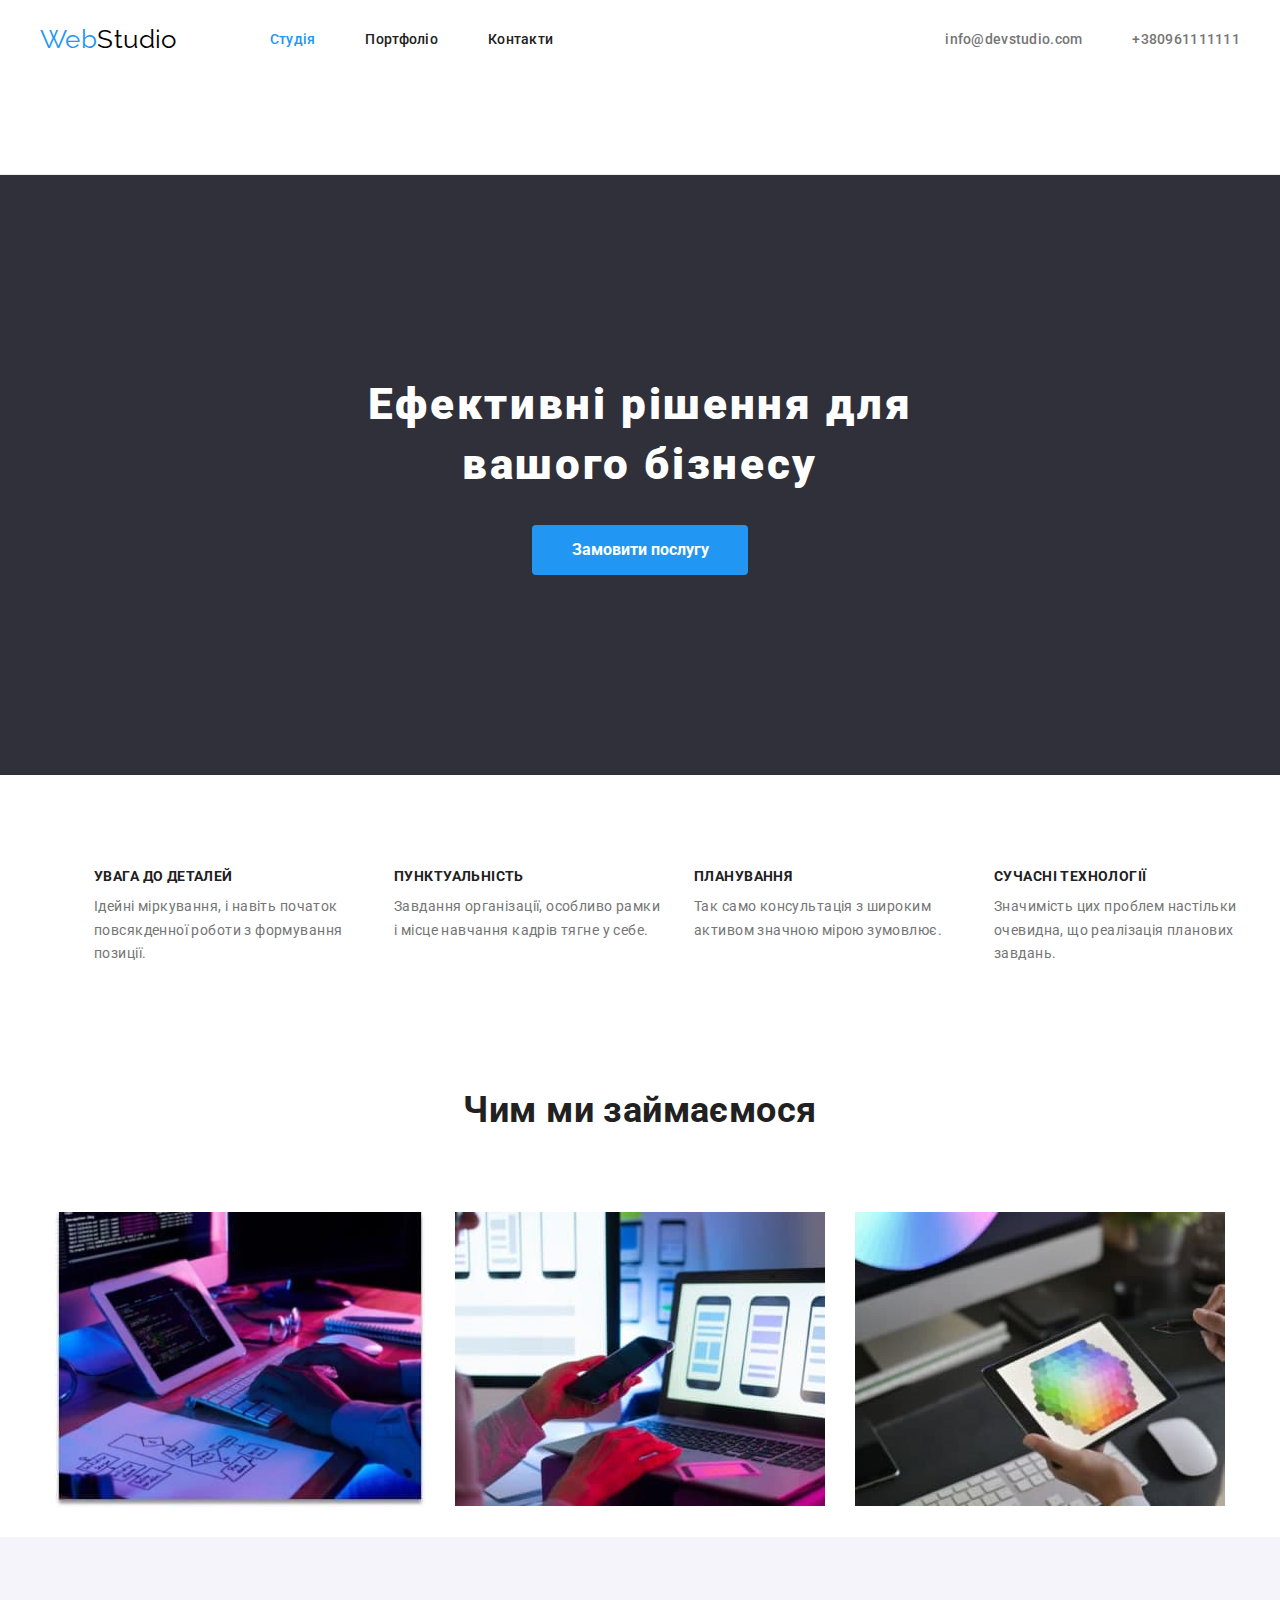
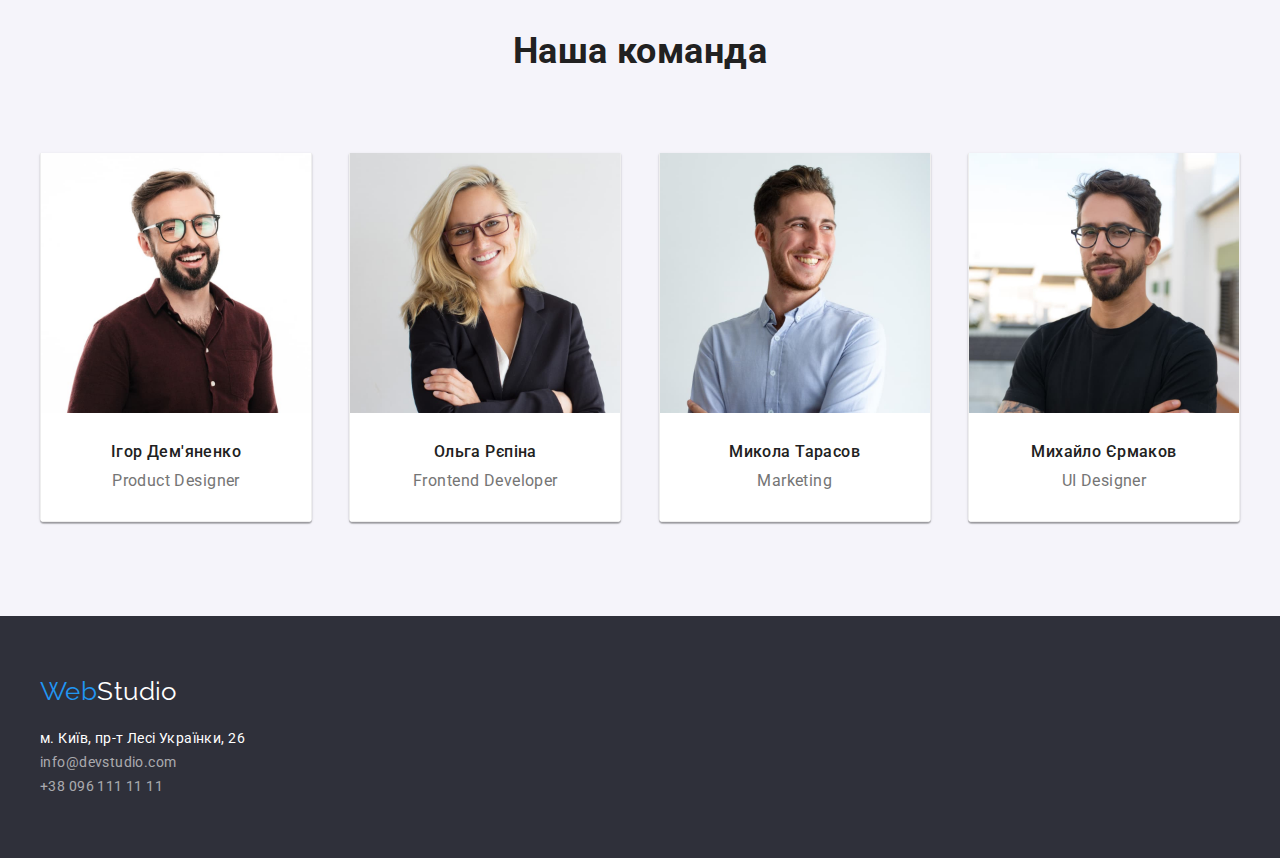
==== commit 68a2d48e: "Update index.html" ====
--- a/index.html
+++ b/index.html
@@ -1,22 +1,19 @@
 <!DOCTYPE html>
-<html lang="en">
+<html lang="uk">
   <head>
     <meta charset="UTF-8" />
     <meta http-equiv="X-UA-Compatible" content="IE=edge" />
     <meta name="viewport" content="width=device-width, initial-scale=1.0" />
-    <title>Портфоліо</title>
+    <title>Студія</title>
     <link rel="preconnect" href="https://fonts.googleapis.com" />
     <link rel="preconnect" href="https://fonts.gstatic.com" crossorigin />
     <link
       href="https://fonts.googleapis.com/css2?family=Raleway:wght@700&family=Roboto:wght@400;500;700;900&display=swap"
       rel="stylesheet"
     />
-    <link
-      rel="stylesheet"
-      href="https://cdnjs.cloudflare.com/ajax/libs/modern-normalize/1.1.0/modern-normalize.min.css"
-    />
     <link rel="stylesheet" href="./css/styles.css" />
   </head>
+
   <body>
     <!-- Header -->
     <header class="header-section">
@@ -28,10 +25,10 @@
           <!--Menu-->
           <ul class="list site-nav">
             <li class="point">
-              <a href="index.html" class="link">Студія</a>
+              <a href="index.html" class="link current">Студія</a>
             </li>
             <li class="point">
-              <a href="portfolio.html" class="link current">Портфоліо</a>
+              <a href="portfolio.html" class="link">Портфоліо</a>
             </li>
             <li class="point">
               <a href="index.html" class="link">Контакти</a>
@@ -51,163 +48,100 @@
       </div>
     </header>
     <main>
-      <section class="applications">
+      <section class="hero">
+        <div>
+          <h1 class="hero-title">
+            Ефективні рішення для<br />
+            вашого бізнесу
+          </h1>
+          <button type="button" class="button-second">Замовити послугу</button>
+        </div>
+      </section>
+      <section class="features">
+        <div class="container"></div>
+          <h2 class="visually-hidden">Переваги</h2>
+            <ul class="features-list list">
+              <li class="point">
+                <h3 class="title">УВАГА ДО ДЕТАЛЕЙ</h3>
+                <p>
+                  Ідейні міркування, і навіть початок повсякденної роботи з
+                  формування позиції.
+                </p>
+              </li>
+              <li class="point">
+                <h3 class="title">ПУНКТУАЛЬНІСТЬ</h3>
+                <p>
+                  Завдання організації, особливо рамки і місце навчання кадрів
+                  тягне у себе.
+                </p>
+              </li>
+              <li class="point">
+                <h3 class="title">ПЛАНУВАННЯ</h3>
+                <p>
+                  Так само консультація з широким активом значною мірою зумовлює.
+                </p>
+              </li>
+              <li class="point">
+                <h3 class="title">СУЧАСНІ ТЕХНОЛОГІЇ</h3>
+                <p>
+                  Значимість цих проблем настільки очевидна, що реалізація
+                  планових завдань.
+                </p>
+              </li>
+            </ul>
+        </div>
+      </section>
+      <section class="aboutstudio">
         <div class="container">
-          <h1 class="visually-hidden">Додатки</h1>
-          <ul class="projects list">
-            <li class="point">
-              <button type="button" class="button-primary">Усі</button>
+          <h2 class="second-title">Чим ми займаємося</h2>
+          <ul class="about-list list">
+            <li class="about-point">
+              <img src="./images/box1.jpg" alt="box1" width="370" />
             </li>
-            <li class="point">
-              <button type="button" class="button-primary">Веб-сайти</button>
+            <li class="about-point">
+              <img src="./images/box2.jpg" alt="box2" width="370" />
             </li>
-            <li class="point">
-              <button type="button" class="button-primary">Додатки</button>
-            </li>
-            <li class="point">
-              <button type="button" class="button-primary">Дизайн</button>
-            </li>
-            <li class="point">
-              <button type="button" class="button-primary">Маркетинг</button>
+            <li class="about-point">
+              <img src="./images/box3.jpg" alt="box3" width="370" />
             </li>
           </ul>
-          <ul class="applications-list list">
-            <li class="point">
-              <a href="#">
-                <img
-                  class="image"
-                  src="images/image1.jpg"
-                  alt="img1"
-                  width="370"
-                  height="294"
-                />
-                <div class="aboutapp">
-                  <h2 class="second-title">Технокряк</h2>
-                  <p class="third-title">Веб-сайт</p>
+        </div>
+      </section>
+      <section class="aboutworkers">
+        <div class="container">
+          <h2 class="second-title">Наша команда</h2>
+          <div class="team-group">
+            <ul class="team-list list">
+              <li class="point-worker">
+                <img class="worker-image" src="./images/img.jpg" alt="Ігор" width="270" />
+                <div class="worker">
+                  <h3 class="title">Ігор Дем'яненко</h3>
+                  <p class="profession">Product Designer</p>
                 </div>
-              </a>
-            </li>
-            <li class="point">
-              <a href="#">
-                <img
-                  class="image"
-                  src="./images/image2.jpg"
-                  alt="img2"
-                  width="370"
-                  height="294"
-                />
-                <div class="aboutapp">
-                  <h2 class="second-title">Постер New Orlean vs Golden Star</h2>
-                  <p class="third-title">Дизайн</p>
+              </li>
+              <li class="point-worker">
+                <img class="worker-image" src="./images/img1.jpg" alt="Ольга" width="270" />
+                <div class="worker">
+                  <h3 class="title">Ольга Рєпіна</h3>
+                  <p class="profession">Frontend Developer</p>
                 </div>
-              </a>
-            </li>
-            <li class="point">
-              <a href="#">
-                <img
-                  class="image"
-                  src="./images/image3.jpg"
-                  alt="img3"
-                  width="370"
-                  height="294"
-                />
-                <div class="aboutapp">
-                  <h2 class="second-title">Ресторан Seafood</h2>
-                  <p class="third-title">Додаток</p>
+              </li>
+              <li class="point-worker">
+                <img class="worker-image" src="./images/img2.jpg" alt="Микола" width="270" />
+                <div class="worker">
+                  <h3 class="title">Микола Тарасов</h3>
+                  <p class="profession">Marketing</p>
                 </div>
-              </a>
-            </li>
-            <li class="point">
-              <a href="#">
-                <img
-                  class="image"
-                  src="./images/image4.jpg"
-                  alt="img4"
-                  width="370"
-                  height="294"
-                />
-                <div class="aboutapp">
-                  <h2 class="second-title">Проєкт Prime</h2>
-                  <p class="third-title">Маркетинг</p>
+              </li>
+              <li class="point-worker">
+                <img class="worker-image" src="./images/img3.jpg" alt="Михайло" width="270" />
+                <div class="worker">
+                  <h3 class="title">Михайло Єрмаков</h3>
+                  <p class="profession">UI Designer</p>
                 </div>
-              </a>
-            </li>
-            <li class="point">
-              <a href="#">
-                <img
-                  class="image"
-                  src="./images/image5.jpg"
-                  alt="img5"
-                  width="370"
-                  height="294"
-                />
-                <div class="aboutapp">
-                  <h2 class="second-title">Проєкт Boxes</h2>
-                  <p class="third-title">Додаток</p>
-                </div>
-              </a>
-            </li>
-            <li class="point">
-              <a href="#">
-                <img
-                  class="image"
-                  src="./images/image6.jpg"
-                  alt="img6"
-                  width="370"
-                  height="294"
-                />
-                <div class="aboutapp">
-                  <h2 class="second-title">Inspiration has no Borders</h2>
-                  <p class="third-title">Веб-сайт</p>
-                </div>
-              </a>
-            </li>
-            <li class="point">
-              <a href="#">
-                <img
-                  class="image"
-                  src="./images/image7.jpg"
-                  alt="img7"
-                  width="370"
-                  height="294"
-                />
-                <div class="aboutapp">
-                  <h2 class="second-title">Видання Limited Edition</h2>
-                  <p class="third-title">Дизайн</p>
-                </div>
-              </a>
-            </li>
-            <li class="point">
-              <a href="#">
-                <img
-                  class="image"
-                  src="./images/image8.jpg"
-                  alt="img8"
-                  width="370"
-                  height="294"
-                />
-                <div class="aboutapp">
-                  <h2 class="second-title">Проєкт LAB</h2>
-                  <p class="third-title">Маркетинг</p>
-                </div>
-              </a>
-            </li>
-            <li class="point">
-              <a href="#">
-                <img
-                  class="image"
-                  src="./images/image9.jpg"
-                  alt="img9"
-                  width="370"
-                  height="294"
-                />
-                <div class="aboutapp">
-                  <h2 class="second-title">Growing Business</h2>
-                  <p class="third-title">Додаток</p>
-                </div>
-              </a>
-            </li>
-          </ul>
+              </li>
+            </ul>
+          </div>
         </div>
       </section>
     </main>
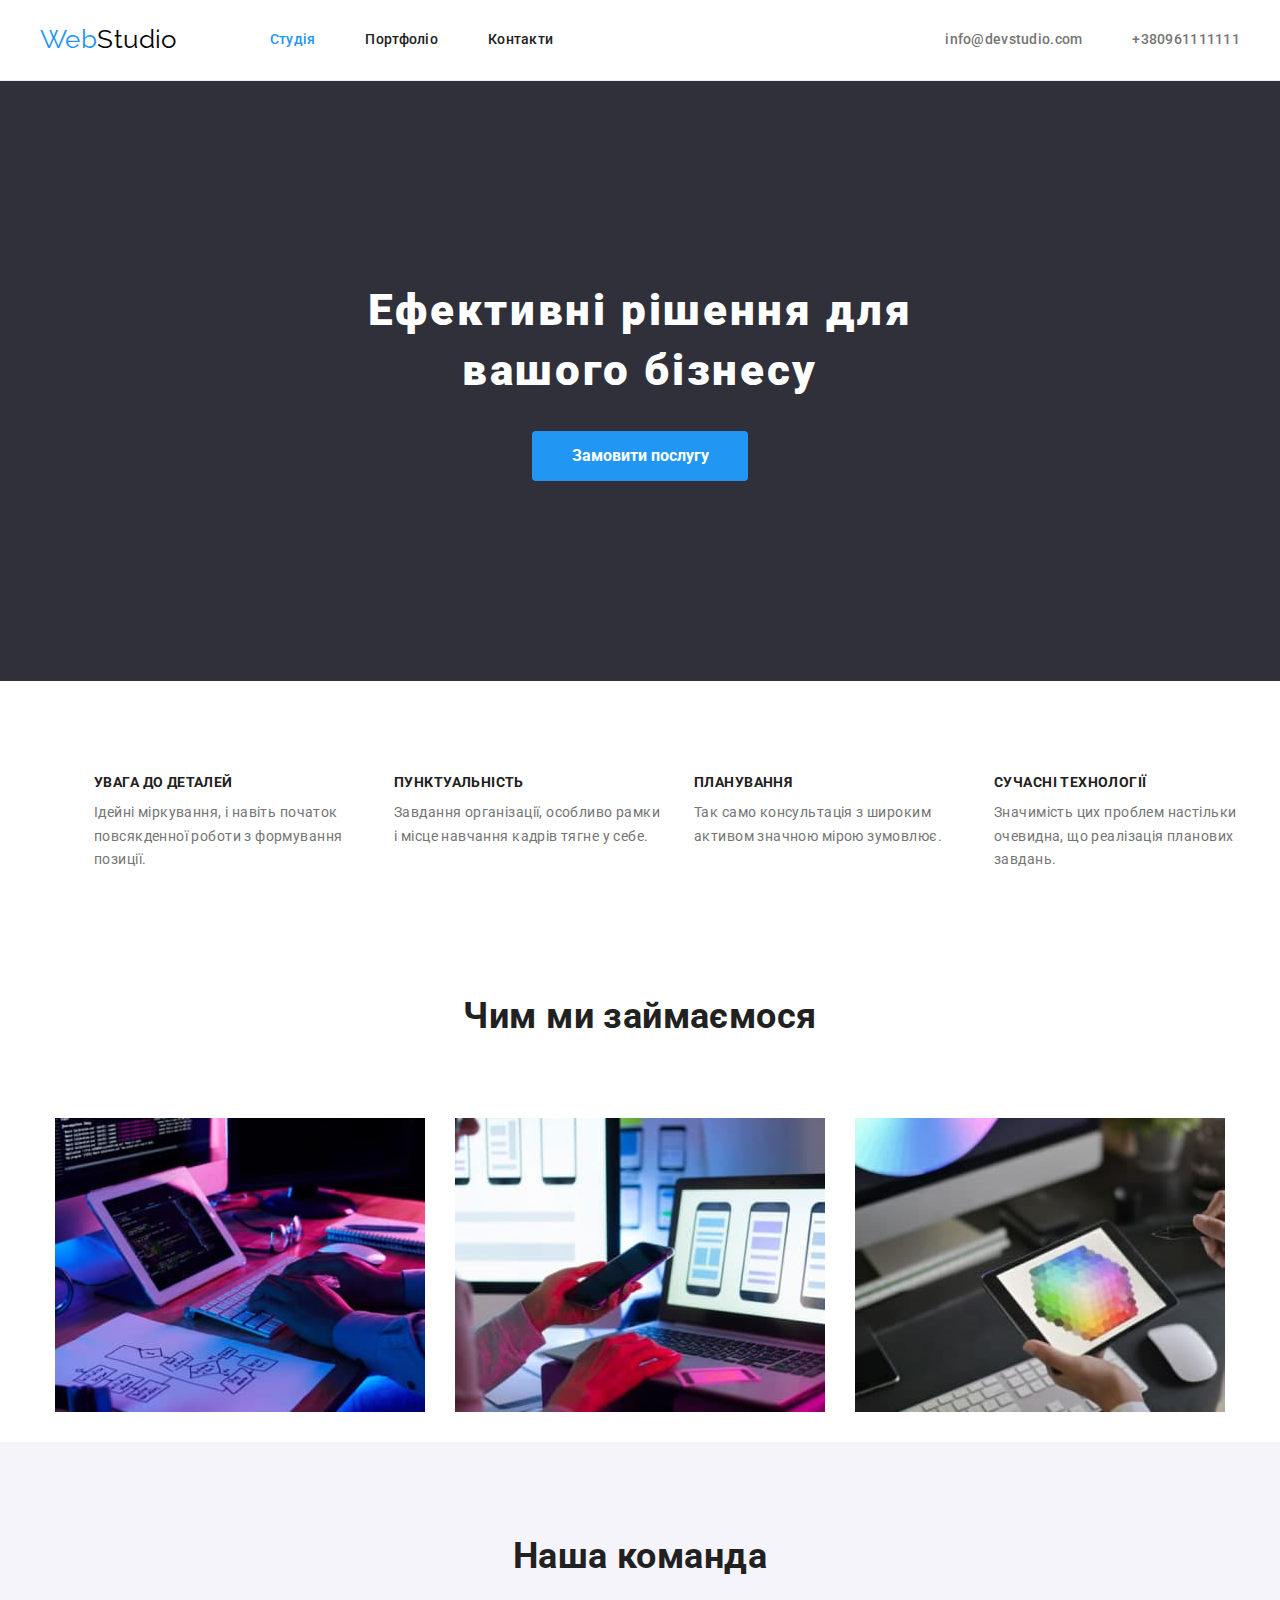
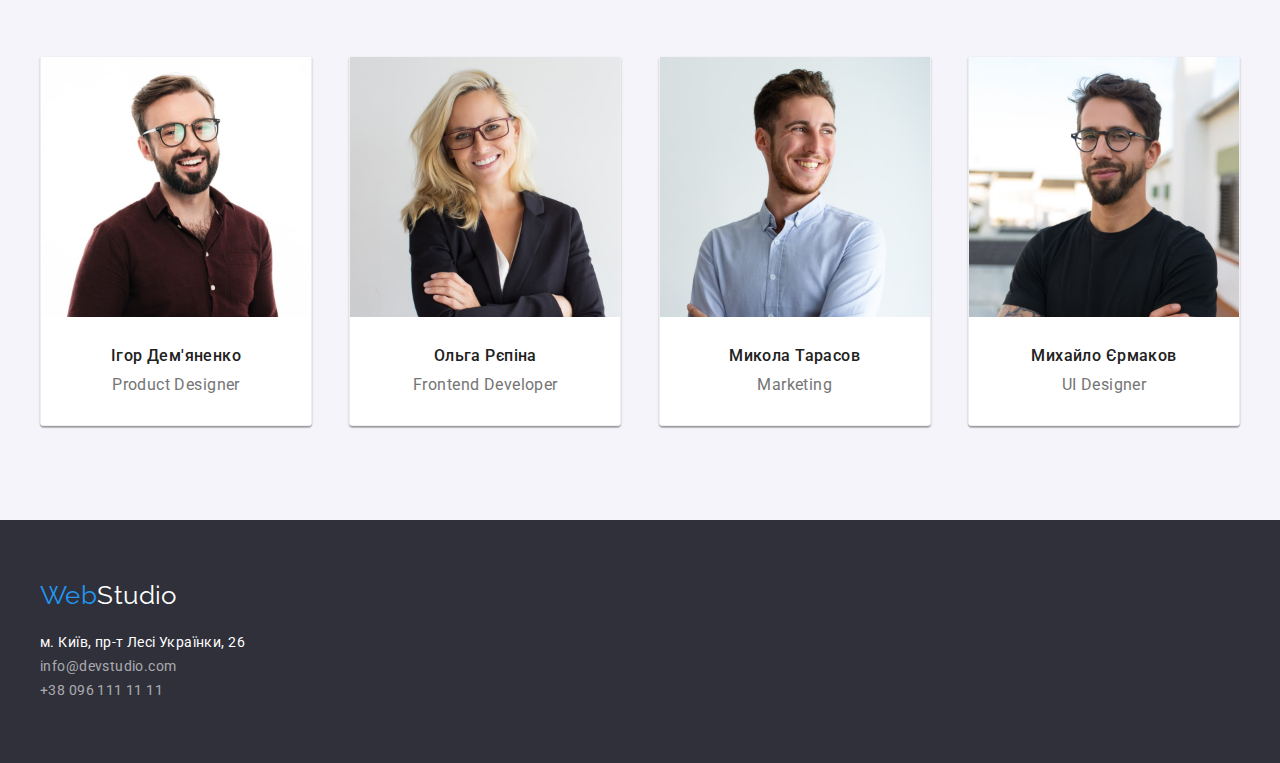
==== commit 4cb63a2f: "Update index.html" ====
--- a/index.html
+++ b/index.html
@@ -153,7 +153,7 @@
         <address>
           <ul class="contact list">
             <li class="address-footer list">
-              <a
+              <a class="address"
                 href="https://goo.gl/maps/FLeEGHx3J3ZAgPzL9"
                 target="_blank"
                 rel="noopener noreferrer nofollow"
@@ -161,7 +161,7 @@
               >
             </li>
             <li class="contacts-footer list">
-              <a href="mailto:info@devstudio.com">info@devstudio.com</a>
+              <a class="mailme" href="mailto:info@devstudio.com">info@devstudio.com</a>
             </li>
             <li class="contacts-footer list">
               <a href="tel:+38 096 111 11 11">+38 096 111 11 11</a>
--- a/css/styles.css
+++ b/css/styles.css
@@ -64,7 +64,6 @@
 
 .main-nav {
   align-items: center;
-  padding-bottom: 94px;
 }
 
 .main-nav .logo {
@@ -334,6 +333,7 @@
   font-weight: 500;
   font-size: 16px;
   line-height: 1.62;
+
   border: 0;
   border-color: none;
   border-radius: 4px;
@@ -390,6 +390,11 @@
 
 .projects.list .button {
   border-color: transparent;
+}
+
+.applications {
+  padding-top: 94px;
+  padding-bottom: 94px;
 }
 
 .applications-list {
@@ -434,15 +439,15 @@
 .applications-list .point {
   background: #ffffff;
   border: 1px solid #eeeeee;
-  width: 370px;
-  height: 404px;
 }
 
 .applications-list .second-title {
   color: var(--title-text-color);
   font-size: 18px;
   line-height: 2;
+  font-family: inherit;
   letter-spacing: 0.06em;
+
   padding-top: 20px;
   padding-bottom: 4px;
   text-align: left;
@@ -452,6 +457,8 @@
   font-weight: 400;
   color: var(--main-text-color);
   font-size: 16px;
+  font-family: inherit;
+
   line-height: 1.87;
   padding-bottom: 20px;
   text-align: left;
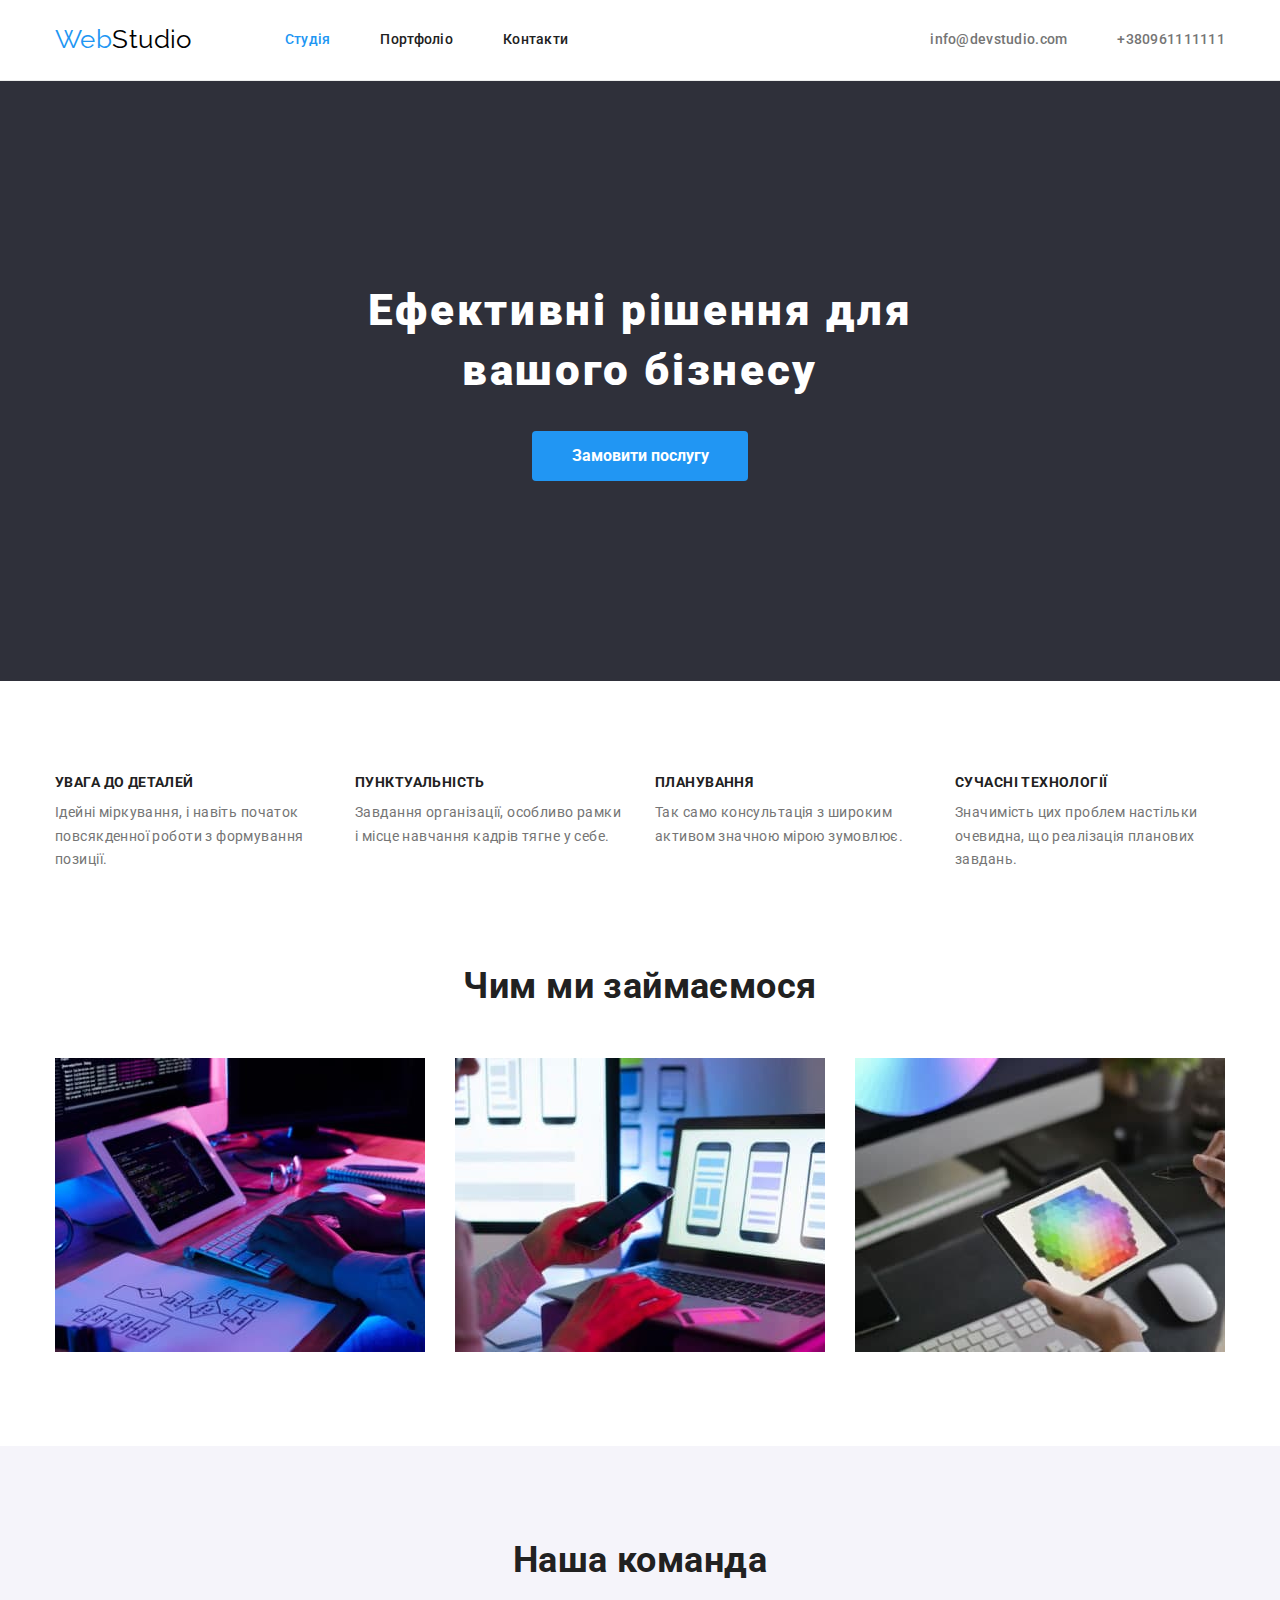
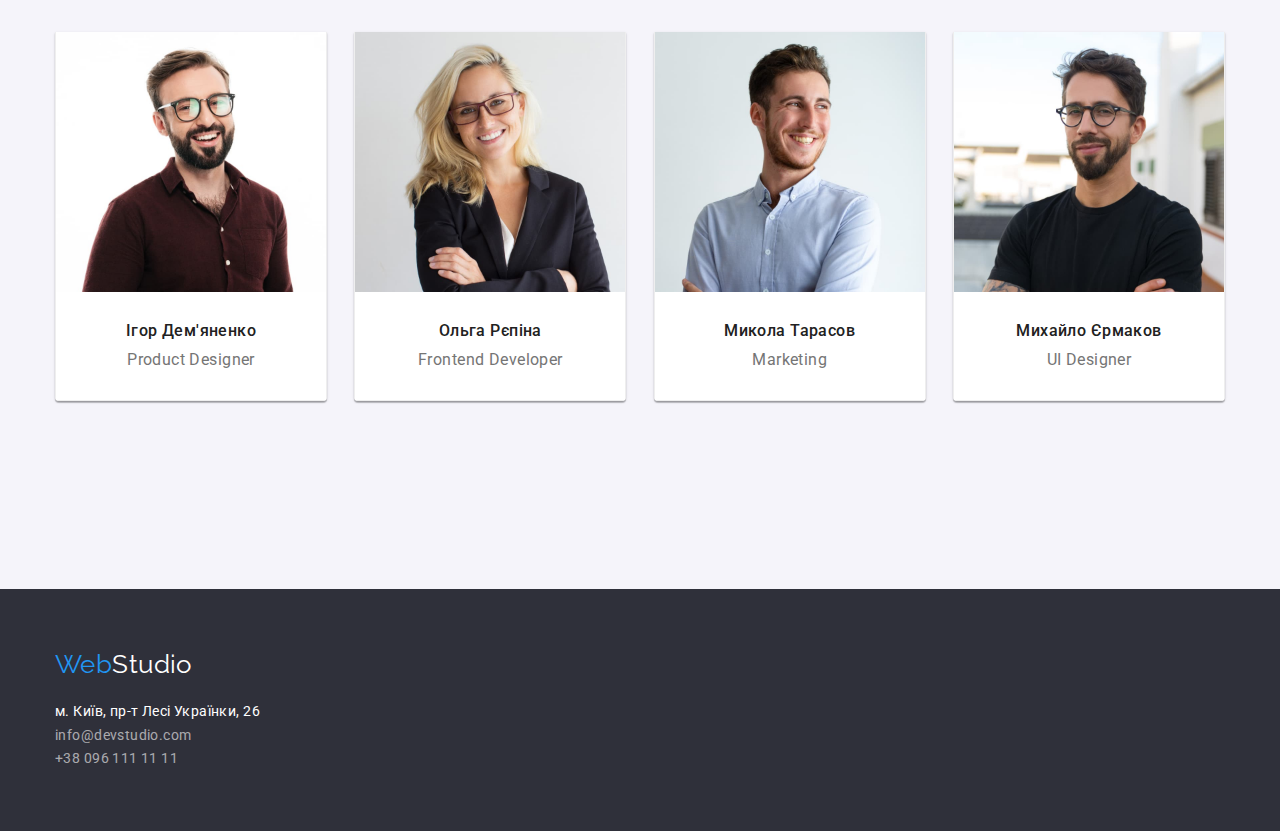
==== commit 9da38bfe: "Update index.html" ====
--- a/index.html
+++ b/index.html
@@ -58,7 +58,7 @@
         </div>
       </section>
       <section class="features">
-        <div class="container"></div>
+        <div class="container">
           <h2 class="visually-hidden">Переваги</h2>
             <ul class="features-list list">
               <li class="point">
--- a/css/styles.css
+++ b/css/styles.css
@@ -9,13 +9,30 @@
   --first-background-color: #188ce8;
 }
 
-html {
-  box-sizing: border-box;
+*,
+*::after,
+*::before {
+  box-sizing: inherit;
+}
+
+h1,
+h2,
+h3,
+h4,
+h5,
+h6,
+p {
+  margin-top: 0;
 }
 
 img {
   display: block;
   max-width: 100%;
+  height: auto;
+}
+
+html {
+  box-sizing: border-box;
 }
 
 body {
@@ -137,7 +154,6 @@
 }
 
 .hero-title {
-  font-family: "Roboto", sans-serif;
   color: var(--primary-color-white);
   font-weight: 900;
   font-size: 44px;
@@ -173,8 +189,7 @@
 
 .features {
   padding-top: 94px;
-  padding-left: 94px;
-  padding-right: 94px;
+  padding-bottom: 94px;
 }
 
 .features-list {
@@ -200,8 +215,14 @@
   margin-bottom: 0;
 }
 
+.aboutstudio {
+  padding-bottom: 94px;
+}
+
 .aboutworkers {
   background: #f5f4fa;
+  padding-top: 94px;
+  padding-bottom: 94px;
 }
 
 .team-list {
@@ -225,8 +246,7 @@
   line-height: 1.16;
   text-decoration: none;
   text-align: center;
-  padding-top: 94px;
-  padding-bottom: 50px;
+  margin-bottom: 50px;
 }
 
 .about-list {
@@ -300,8 +320,6 @@
   color: var(--primary-color-white);
   line-height: 1.71;
   text-decoration: none;
-  margin-top: 0;
-  margin-bottom: 9px;
 }
 
 .footer .contacts-footer a {
@@ -309,8 +327,14 @@
   color: var(--footer-contact-color);
   line-height: 1.71;
   text-decoration: none;
-  margin-top: 0;
-  margin-bottom: 9px;
+}
+
+.address-footer .address {
+  padding-bottom: 9px;
+}
+
+.contacts-footer .mailme {
+  padding-bottom: 9px;
 }
 
 .button {
@@ -319,7 +343,6 @@
   font-family: inherit;
   cursor: pointer;
   display: inline-block;
-  border-radius: 4px;
   padding: 6px 22px;
   min-width: 73px;
   text-align: center;
@@ -337,6 +360,7 @@
   border: 0;
   border-color: none;
   border-radius: 4px;
+  background: #f5f5f5;
 }
 
 .button-second {
@@ -362,7 +386,7 @@
 }
 
 .projects.list .point + .point {
-  margin-left: 8px;
+  padding-left: 8px;
 }
 
 .projects.list .button {
@@ -400,6 +424,7 @@
 .applications-list {
   display: flex;
   flex-wrap: wrap;
+  gap: 30px;
   justify-content: center;
   align-content: center;
 }
@@ -413,9 +438,6 @@
   padding-right: 24px;
   padding-bottom: 20px;
   padding-left: 24px;
-  border-right: 1px solid #eeeeee;
-  border-bottom: 1px solid #eeeeee;
-  border-left: 1px solid #eeeeee;
 }
 
 .applications-list .point:nth-last-child(-n + 3) {
@@ -432,13 +454,14 @@
 
 .applications-list .point {
   width: calc((100% - 60px) / 3);
-  margin-right: 30px;
-  margin-bottom: 30px;
 }
 
 .applications-list .point {
   background: #ffffff;
-  border: 1px solid #eeeeee;
+  border-top: 1px solid #eeeeee;
+  border-bottom: 1px solid #eeeeee;
+  border-right: 1px solid #eeeeee;
+  border-left: 1px solid #eeeeee;
 }
 
 .applications-list .second-title {
@@ -448,8 +471,7 @@
   font-family: inherit;
   letter-spacing: 0.06em;
 
-  padding-top: 20px;
-  padding-bottom: 4px;
+  margin-bottom: 4px;
   text-align: left;
 }
 
@@ -460,7 +482,6 @@
   font-family: inherit;
 
   line-height: 1.87;
-  padding-bottom: 20px;
   text-align: left;
 }
 
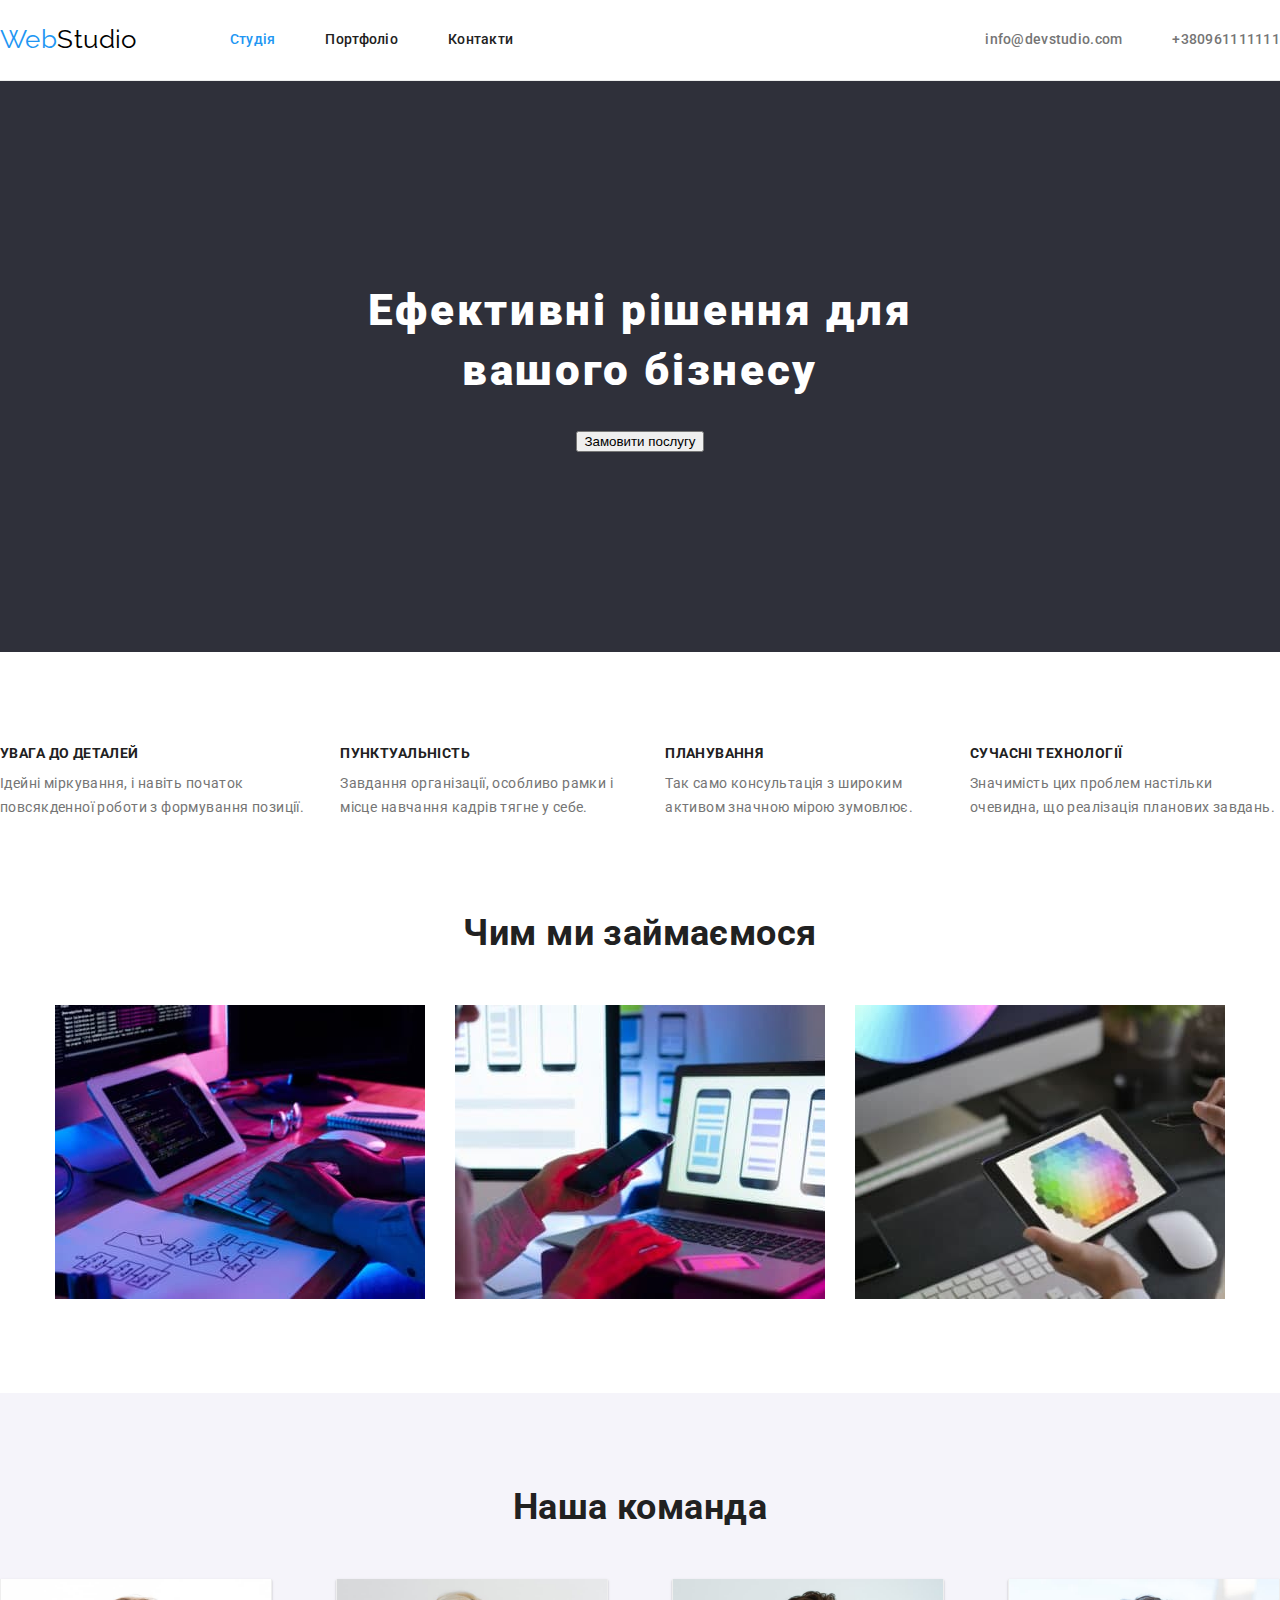
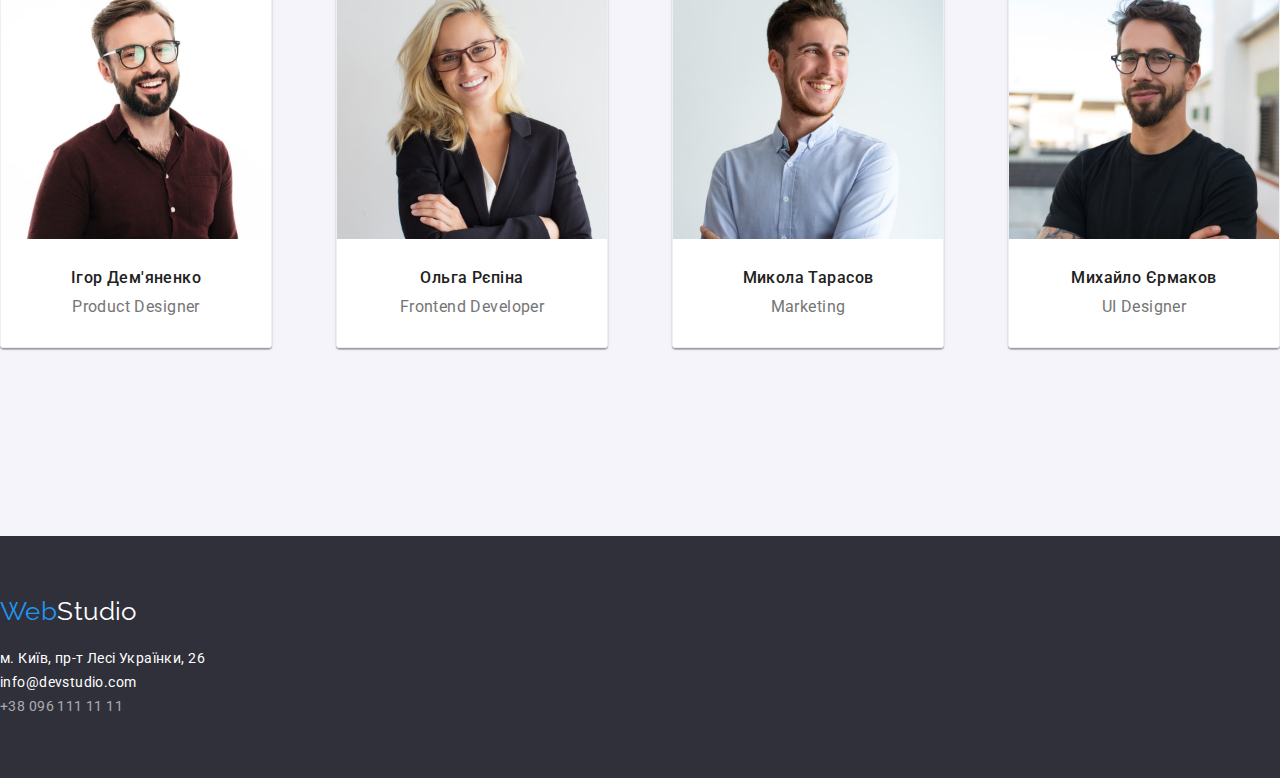
==== commit 553efc26: "Update index.html" ====
--- a/index.html
+++ b/index.html
@@ -153,15 +153,15 @@
         <address>
           <ul class="contact list">
             <li class="address-footer list">
-              <a class="address"
+              <a
                 href="https://goo.gl/maps/FLeEGHx3J3ZAgPzL9"
                 target="_blank"
                 rel="noopener noreferrer nofollow"
                 >м. Київ, пр-т Лесі Українки, 26</a
               >
             </li>
-            <li class="contacts-footer list">
-              <a class="mailme" href="mailto:info@devstudio.com">info@devstudio.com</a>
+            <li class="mailme-footer list">
+              <a href="mailto:info@devstudio.com">info@devstudio.com</a>
             </li>
             <li class="contacts-footer list">
               <a href="tel:+38 096 111 11 11">+38 096 111 11 11</a>
--- a/css/styles.css
+++ b/css/styles.css
@@ -329,11 +329,17 @@
   text-decoration: none;
 }
 
-.address-footer .address {
+.footer .mailme-footer a {
+  font-style: normal;
+  color: var(--primary-color-white);
+  line-height: 1.71;
+  text-decoration: none;
+  
+.address-footer {
   padding-bottom: 9px;
 }
 
-.contacts-footer .mailme {
+.mailme-footer {
   padding-bottom: 9px;
 }
 
@@ -343,7 +349,6 @@
   font-family: inherit;
   cursor: pointer;
   display: inline-block;
-  padding: 6px 22px;
   min-width: 73px;
   text-align: center;
 }
@@ -356,6 +361,7 @@
   font-weight: 500;
   font-size: 16px;
   line-height: 1.62;
+  padding: 6px 25px;
 
   border: 0;
   border-color: none;
@@ -438,30 +444,29 @@
   padding-right: 24px;
   padding-bottom: 20px;
   padding-left: 24px;
-}
-
-.applications-list .point:nth-last-child(-n + 3) {
-  margin-bottom: 0;
-}
-
-.applications-list .point:nth-child(3n) {
-  margin-right: 0;
-}
-
-.applications-list .image {
-  display: block;
-}
-
-.applications-list .point {
-  width: calc((100% - 60px) / 3);
-}
-
-.applications-list .point {
-  background: #ffffff;
-  border-top: 1px solid #eeeeee;
   border-bottom: 1px solid #eeeeee;
   border-right: 1px solid #eeeeee;
   border-left: 1px solid #eeeeee;
+}
+
+.applications-list .point:nth-last-child(-n + 3) {
+  margin-bottom: 0;
+}
+
+.applications-list .point:nth-child(3n) {
+  margin-right: 0;
+}
+
+.applications-list .image {
+  display: block;
+}
+
+.applications-list .point {
+  width: calc((100% - 60px) / 3);
+}
+
+.applications-list .point {
+  background: #ffffff;
 }
 
 .applications-list .second-title {
